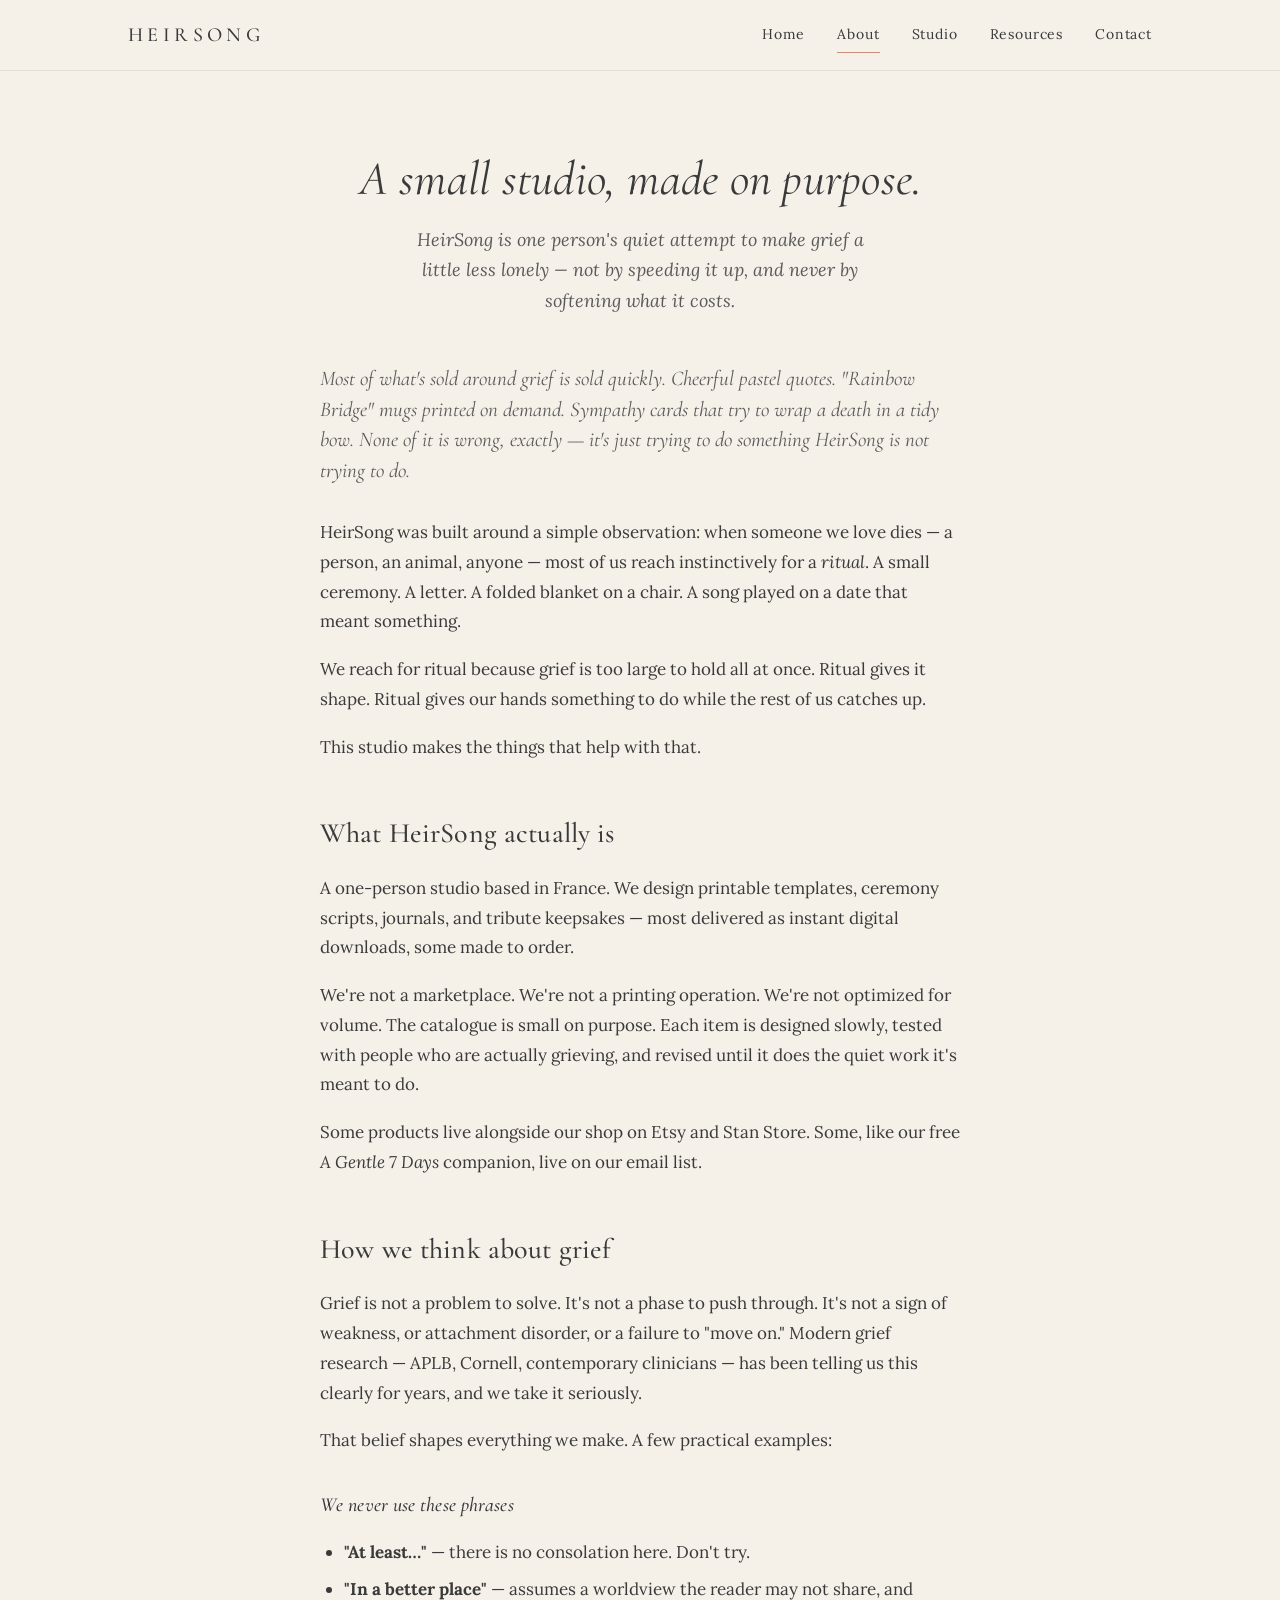
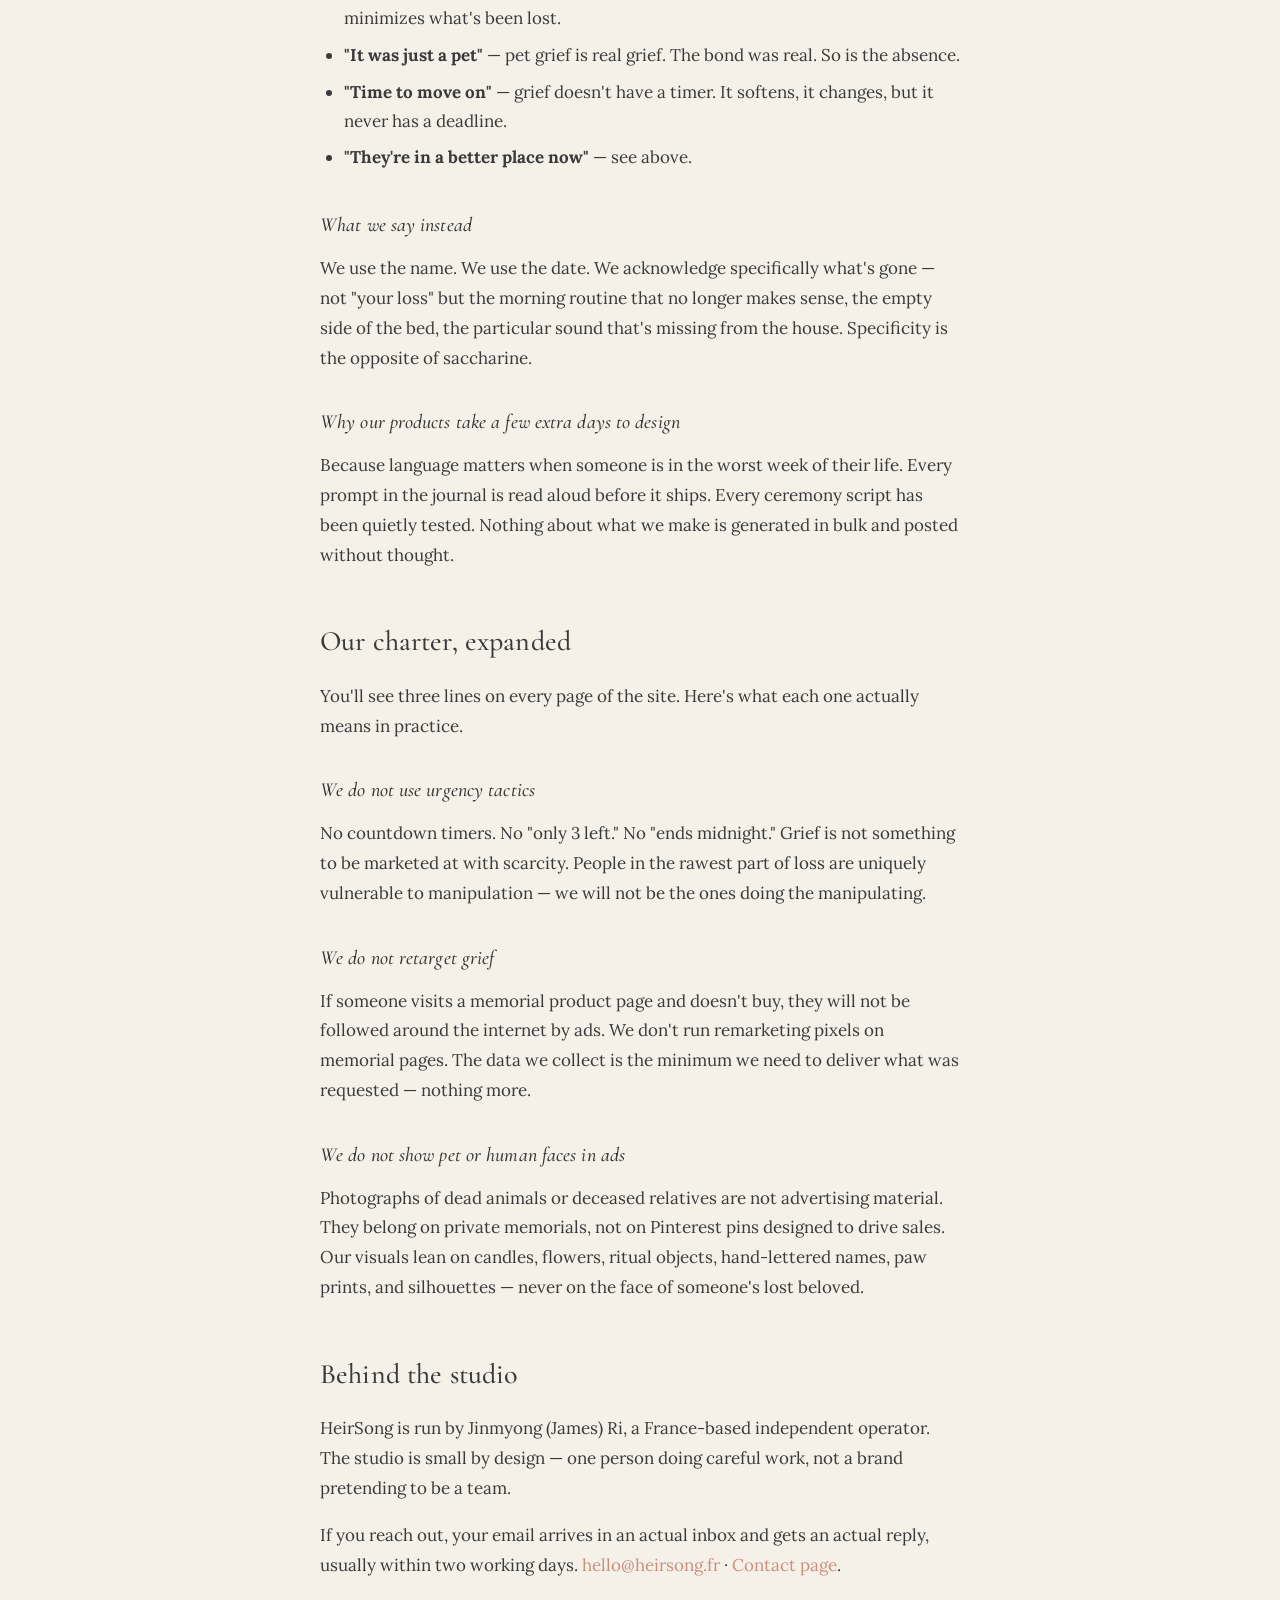
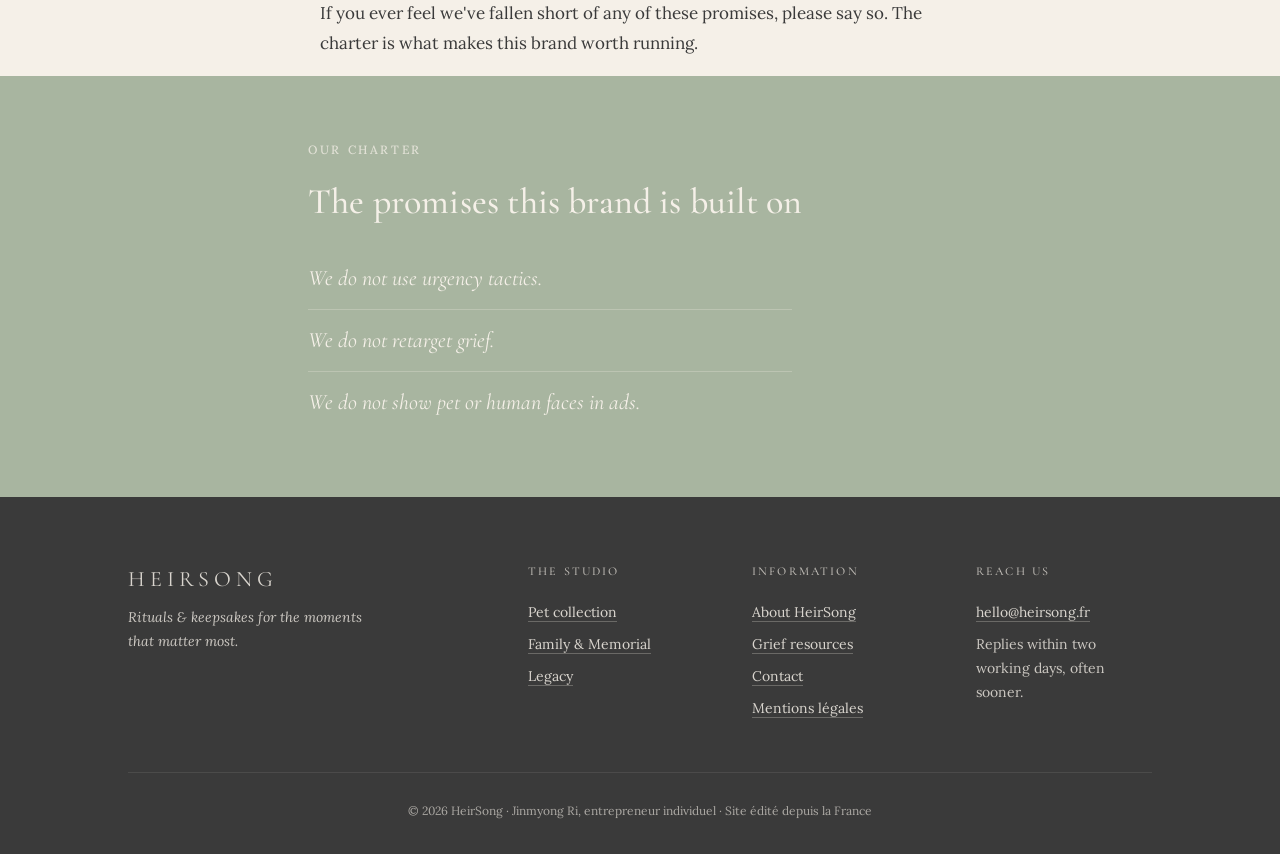
==== about.html @ 078f68e7 "Add files via upload" ====
<!DOCTYPE html>
<html lang="en">
<head>
  <meta charset="UTF-8" />
  <meta name="viewport" content="width=device-width, initial-scale=1.0" />
  <title>About — HeirSong</title>
  <meta name="description" content="HeirSong is a small independent studio making trauma-informed keepsakes and rituals for the moments that matter most. Read why we do this, and how." />

  <link rel="preconnect" href="https://fonts.googleapis.com" />
  <link rel="preconnect" href="https://fonts.gstatic.com" crossorigin />
  <link href="https://fonts.googleapis.com/css2?family=Cormorant+Garamond:ital,wght@0,400;0,500;0,600;1,400&family=Lora:ital,wght@0,400;0,500;1,400&display=swap" rel="stylesheet" />

  <link rel="stylesheet" href="/styles.css" />
</head>

<body>

  <header class="site-header">
    <div class="container-wide">
      <a href="/" class="wordmark">HeirSong</a>
      <button class="menu-toggle" id="menu-toggle" aria-label="Open menu">
        <svg width="24" height="24" viewBox="0 0 24 24" fill="none" stroke="currentColor" stroke-width="1.5">
          <line x1="3" y1="7" x2="21" y2="7" />
          <line x1="3" y1="12" x2="21" y2="12" />
          <line x1="3" y1="17" x2="21" y2="17" />
        </svg>
      </button>
      <nav class="site-nav" id="site-nav">
        <a href="/">Home</a>
        <a href="/about" class="active">About</a>
        <a href="/studio">Studio</a>
        <a href="/resources">Resources</a>
        <a href="/contact">Contact</a>
      </nav>
    </div>
  </header>

  <main>
    <div class="container">
      <section class="page-intro">
        <h1>A small studio, made on purpose.</h1>
        <p>HeirSong is one person's quiet attempt to make grief a little less lonely — not by speeding it up, and never by softening what it costs.</p>
      </section>
    </div>

    <div class="container">
      <article class="article-body">

        <p class="lede">Most of what's sold around grief is sold quickly. Cheerful pastel quotes. "Rainbow Bridge" mugs printed on demand. Sympathy cards that try to wrap a death in a tidy bow. None of it is wrong, exactly — it's just trying to do something HeirSong is not trying to do.</p>

        <p>HeirSong was built around a simple observation: when someone we love dies — a person, an animal, anyone — most of us reach instinctively for a <em>ritual</em>. A small ceremony. A letter. A folded blanket on a chair. A song played on a date that meant something.</p>

        <p>We reach for ritual because grief is too large to hold all at once. Ritual gives it shape. Ritual gives our hands something to do while the rest of us catches up.</p>

        <p>This studio makes the things that help with that.</p>

        <h2>What HeirSong actually is</h2>

        <p>A one-person studio based in France. We design printable templates, ceremony scripts, journals, and tribute keepsakes — most delivered as instant digital downloads, some made to order.</p>

        <p>We're not a marketplace. We're not a printing operation. We're not optimized for volume. The catalogue is small on purpose. Each item is designed slowly, tested with people who are actually grieving, and revised until it does the quiet work it's meant to do.</p>

        <p>Some products live alongside our shop on Etsy and Stan Store. Some, like our free <em>A Gentle 7 Days</em> companion, live on our email list.</p>

        <h2>How we think about grief</h2>

        <p>Grief is not a problem to solve. It's not a phase to push through. It's not a sign of weakness, or attachment disorder, or a failure to "move on." Modern grief research — APLB, Cornell, contemporary clinicians — has been telling us this clearly for years, and we take it seriously.</p>

        <p>That belief shapes everything we make. A few practical examples:</p>

        <h3>We never use these phrases</h3>

        <ul>
          <li><strong>"At least…"</strong> — there is no consolation here. Don't try.</li>
          <li><strong>"In a better place"</strong> — assumes a worldview the reader may not share, and minimizes what's been lost.</li>
          <li><strong>"It was just a pet"</strong> — pet grief is real grief. The bond was real. So is the absence.</li>
          <li><strong>"Time to move on"</strong> — grief doesn't have a timer. It softens, it changes, but it never has a deadline.</li>
          <li><strong>"They're in a better place now"</strong> — see above.</li>
        </ul>

        <h3>What we say instead</h3>

        <p>We use the name. We use the date. We acknowledge specifically what's gone — not "your loss" but the morning routine that no longer makes sense, the empty side of the bed, the particular sound that's missing from the house. Specificity is the opposite of saccharine.</p>

        <h3>Why our products take a few extra days to design</h3>

        <p>Because language matters when someone is in the worst week of their life. Every prompt in the journal is read aloud before it ships. Every ceremony script has been quietly tested. Nothing about what we make is generated in bulk and posted without thought.</p>

        <h2>Our charter, expanded</h2>

        <p>You'll see three lines on every page of the site. Here's what each one actually means in practice.</p>

        <h3>We do not use urgency tactics</h3>

        <p>No countdown timers. No "only 3 left." No "ends midnight." Grief is not something to be marketed at with scarcity. People in the rawest part of loss are uniquely vulnerable to manipulation — we will not be the ones doing the manipulating.</p>

        <h3>We do not retarget grief</h3>

        <p>If someone visits a memorial product page and doesn't buy, they will not be followed around the internet by ads. We don't run remarketing pixels on memorial pages. The data we collect is the minimum we need to deliver what was requested — nothing more.</p>

        <h3>We do not show pet or human faces in ads</h3>

        <p>Photographs of dead animals or deceased relatives are not advertising material. They belong on private memorials, not on Pinterest pins designed to drive sales. Our visuals lean on candles, flowers, ritual objects, hand-lettered names, paw prints, and silhouettes — never on the face of someone's lost beloved.</p>

        <h2>Behind the studio</h2>

        <p>HeirSong is run by Jinmyong (James) Ri, a France-based independent operator. The studio is small by design — one person doing careful work, not a brand pretending to be a team.</p>

        <p>If you reach out, your email arrives in an actual inbox and gets an actual reply, usually within two working days. <a href="mailto:hello@heirsong.fr">hello@heirsong.fr</a> · <a href="/contact">Contact page</a>.</p>

        <p>If you ever feel we've fallen short of any of these promises, please say so. The charter is what makes this brand worth running.</p>

      </article>
    </div>
  </main>

  <section class="charter">
    <div class="container">
      <div class="eyebrow">Our charter</div>
      <h2>The promises this brand is built on</h2>
      <ul>
        <li>We do not use urgency tactics.</li>
        <li>We do not retarget grief.</li>
        <li>We do not show pet or human faces in ads.</li>
      </ul>
    </div>
  </section>

  <footer class="site-footer">
    <div class="container-wide">
      <div class="footer-grid">
        <div class="footer-brand">
          <a href="/" class="wordmark">HeirSong</a>
          <p>Rituals &amp; keepsakes for the moments that matter most.</p>
        </div>
        <div>
          <h4>The studio</h4>
          <ul>
            <li><a href="/studio/pet">Pet collection</a></li>
            <li><a href="/studio/family">Family &amp; Memorial</a></li>
            <li><a href="/studio/legacy">Legacy</a></li>
          </ul>
        </div>
        <div>
          <h4>Information</h4>
          <ul>
            <li><a href="/about">About HeirSong</a></li>
            <li><a href="/resources">Grief resources</a></li>
            <li><a href="/contact">Contact</a></li>
            <li><a href="/legal">Mentions légales</a></li>
          </ul>
        </div>
        <div>
          <h4>Reach us</h4>
          <ul>
            <li><a href="mailto:hello@heirsong.fr">hello@heirsong.fr</a></li>
            <li>Replies within two working days, often sooner.</li>
          </ul>
        </div>
      </div>
      <div class="footer-bottom">
        © 2026 HeirSong · Jinmyong Ri, entrepreneur individuel · Site édité depuis la France
      </div>
    </div>
  </footer>

  <script>
    (function() {
      const toggle = document.getElementById('menu-toggle');
      const nav = document.getElementById('site-nav');
      if (toggle && nav) {
        toggle.addEventListener('click', function() {
          nav.classList.toggle('open');
        });
      }
    })();
  </script>

</body>
</html>
---- styles.css ----
/* ============================================
   HeirSong — Shared stylesheet
   Loaded by every page. Single source of truth.
   ============================================ */

:root {
  --sage: #A8B5A0;
  --sage-deep: #8FA188;
  --terracotta: #C9907E;
  --terracotta-deep: #B07964;
  --cream: #F5F0E8;
  --cream-soft: #FBF8F2;
  --charcoal: #3A3A3A;
  --charcoal-soft: #5A5A5A;
  --rule: #E4DDD0;
}

* { box-sizing: border-box; margin: 0; padding: 0; }

html { scroll-behavior: smooth; }

body {
  font-family: 'Lora', Georgia, serif;
  font-weight: 400;
  font-size: 17px;
  line-height: 1.7;
  color: var(--charcoal);
  background: var(--cream);
  -webkit-font-smoothing: antialiased;
  -moz-osx-font-smoothing: grayscale;
}

h1, h2, h3, h4 {
  font-family: 'Cormorant Garamond', 'Garamond', serif;
  font-weight: 500;
  letter-spacing: 0.005em;
  color: var(--charcoal);
}

a {
  color: var(--terracotta);
  text-decoration: none;
  border-bottom: 1px solid transparent;
  transition: border-color 200ms ease, color 200ms ease;
}
a:hover { border-color: var(--terracotta); }

.container {
  max-width: 720px;
  margin: 0 auto;
  padding: 0 28px;
}
.container-wide {
  max-width: 1080px;
  margin: 0 auto;
  padding: 0 28px;
}

/* ============================================
   Header — sticky top nav
   ============================================ */

.site-header {
  position: sticky;
  top: 0;
  z-index: 100;
  background: rgba(245, 240, 232, 0.95);
  backdrop-filter: saturate(180%) blur(8px);
  -webkit-backdrop-filter: saturate(180%) blur(8px);
  border-bottom: 1px solid var(--rule);
}
.site-header .container-wide {
  display: flex;
  align-items: center;
  justify-content: space-between;
  padding-top: 18px;
  padding-bottom: 18px;
}
.site-header .wordmark {
  font-family: 'Cormorant Garamond', serif;
  font-weight: 500;
  font-size: 20px;
  letter-spacing: 0.22em;
  text-transform: uppercase;
  color: var(--charcoal);
  border: none;
}
.site-header .wordmark:hover { color: var(--terracotta); }
.site-nav {
  display: flex;
  gap: 32px;
  align-items: center;
}
.site-nav a {
  font-family: 'Lora', serif;
  font-size: 14px;
  letter-spacing: 0.06em;
  color: var(--charcoal);
  border: none;
  position: relative;
  padding: 4px 0;
}
.site-nav a:hover { color: var(--terracotta); }
.site-nav a.active::after {
  content: '';
  position: absolute;
  left: 0;
  right: 0;
  bottom: -2px;
  height: 1px;
  background: var(--terracotta);
}
.menu-toggle {
  display: none;
  background: none;
  border: none;
  cursor: pointer;
  padding: 8px;
  color: var(--charcoal);
}
.menu-toggle svg { display: block; }

@media (max-width: 720px) {
  .site-nav {
    display: none;
    position: absolute;
    top: 100%;
    left: 0;
    right: 0;
    flex-direction: column;
    gap: 0;
    background: var(--cream-soft);
    border-bottom: 1px solid var(--rule);
    padding: 12px 0;
  }
  .site-nav.open { display: flex; }
  .site-nav a {
    padding: 14px 28px;
    border-bottom: 1px solid var(--rule);
  }
  .site-nav a:last-child { border-bottom: none; }
  .menu-toggle { display: block; }
}

/* ============================================
   Hero
   ============================================ */

.hero {
  padding: 88px 0 56px;
  text-align: center;
}
.hero h1 {
  font-size: clamp(34px, 6vw, 52px);
  line-height: 1.18;
  font-style: italic;
  font-weight: 400;
  max-width: 18ch;
  margin: 0 auto 28px;
}
.hero .tagline {
  font-family: 'Lora', serif;
  font-style: italic;
  color: var(--charcoal-soft);
  font-size: 19px;
  max-width: 36ch;
  margin: 0 auto;
}
.horizon-cue {
  display: flex;
  justify-content: center;
  gap: 28px;
  margin-top: 48px;
  font-family: 'Lora', serif;
  font-size: 12px;
  letter-spacing: 0.22em;
  text-transform: uppercase;
  color: var(--sage-deep);
}
.horizon-cue span:not(:last-child)::after {
  content: '·';
  margin-left: 28px;
  color: var(--rule);
}

/* ============================================
   Sections
   ============================================ */

section {
  padding: 64px 0;
  border-top: 1px solid var(--rule);
}
section:first-of-type { border-top: none; }

.eyebrow {
  font-family: 'Lora', serif;
  font-size: 12px;
  letter-spacing: 0.22em;
  text-transform: uppercase;
  color: var(--sage);
  margin-bottom: 18px;
  font-weight: 500;
}
section h2 {
  font-size: clamp(28px, 4vw, 36px);
  font-weight: 500;
  margin-bottom: 24px;
  line-height: 1.25;
}
section p {
  max-width: 60ch;
  margin-bottom: 18px;
  color: var(--charcoal-soft);
}
section p:last-child { margin-bottom: 0; }

/* ============================================
   Collection cards (Studio teaser on home)
   ============================================ */

.collection-grid {
  display: grid;
  grid-template-columns: repeat(3, 1fr);
  gap: 24px;
  margin-top: 36px;
}
@media (max-width: 720px) {
  .collection-grid { grid-template-columns: 1fr; }
}
.collection-card {
  display: block;
  padding: 32px 28px;
  background: var(--cream-soft);
  border-left: 2px solid var(--sage);
  border-bottom: 1px solid transparent;
  transition: border-left-color 200ms ease, transform 200ms ease;
  color: inherit;
}
.collection-card:hover {
  border-left-color: var(--terracotta);
  border-bottom-color: transparent;
  transform: translateY(-2px);
}
.collection-card .card-status {
  font-family: 'Lora', serif;
  font-size: 11px;
  letter-spacing: 0.18em;
  text-transform: uppercase;
  color: var(--sage-deep);
  margin-bottom: 12px;
}
.collection-card .card-status.coming {
  color: var(--terracotta-deep);
}
.collection-card .card-status.dev {
  color: var(--charcoal-soft);
}
.collection-card h3 {
  font-size: 24px;
  font-weight: 500;
  margin-bottom: 10px;
  font-style: italic;
}
.collection-card p {
  font-size: 15px;
  margin: 0;
  color: var(--charcoal-soft);
  max-width: none;
}
.collection-card .card-arrow {
  margin-top: 18px;
  font-size: 13px;
  color: var(--terracotta);
  letter-spacing: 0.06em;
}

/* ============================================
   CTA + signup form
   ============================================ */

.cta-block {
  background: var(--cream-soft);
  padding: 56px 32px;
  text-align: center;
  margin-top: 40px;
  border: 1px solid var(--rule);
}
.cta-block h3 {
  font-size: 30px;
  font-style: italic;
  font-weight: 400;
  margin-bottom: 14px;
}
.cta-block > p {
  max-width: 44ch;
  margin: 0 auto 28px;
  color: var(--charcoal-soft);
}

.button {
  display: inline-block;
  font-family: 'Lora', serif;
  font-size: 15px;
  letter-spacing: 0.08em;
  text-transform: uppercase;
  padding: 14px 32px;
  background: var(--charcoal);
  color: var(--cream);
  border: 1px solid var(--charcoal);
  cursor: pointer;
  transition: background 200ms ease, color 200ms ease, border-color 200ms ease;
  text-align: center;
}
.button:hover {
  background: var(--terracotta);
  color: var(--cream);
  border-color: var(--terracotta);
  border-bottom-color: var(--terracotta);
}
.button.button-quiet {
  background: transparent;
  color: var(--charcoal);
}
.button.button-quiet:hover {
  background: var(--charcoal);
  color: var(--cream);
}

.signup-form {
  max-width: 460px;
  margin: 0 auto;
  text-align: left;
}
.signup-form .form-row {
  display: flex;
  flex-direction: column;
  gap: 14px;
}
.signup-form input[type="email"],
.signup-form input[type="text"],
.signup-form input[type="month"] {
  font-family: 'Lora', serif;
  font-size: 16px;
  padding: 14px 16px;
  background: var(--cream);
  border: 1px solid var(--rule);
  color: var(--charcoal);
  width: 100%;
}
.signup-form input:focus {
  outline: none;
  border-color: var(--sage);
}
.signup-form .field-row {
  display: grid;
  grid-template-columns: 1fr 1fr;
  gap: 12px;
}
@media (max-width: 480px) {
  .signup-form .field-row { grid-template-columns: 1fr; }
}
.signup-form .optional-label {
  font-size: 11px;
  letter-spacing: 0.14em;
  text-transform: uppercase;
  color: var(--charcoal-soft);
  margin-top: 8px;
  margin-bottom: 2px;
  text-align: center;
  font-style: italic;
}

/* GDPR consent checkbox */
.consent-row {
  display: flex;
  align-items: flex-start;
  gap: 12px;
  margin-top: 10px;
  padding: 14px 16px;
  background: var(--cream);
  border: 1px solid var(--rule);
  cursor: pointer;
}
.consent-row input[type="checkbox"] {
  margin-top: 4px;
  flex-shrink: 0;
  width: 16px;
  height: 16px;
  accent-color: var(--sage-deep);
  cursor: pointer;
}
.consent-row label {
  font-size: 13px;
  line-height: 1.5;
  color: var(--charcoal-soft);
  cursor: pointer;
  flex: 1;
}

.signup-form button[type="submit"] {
  font-family: 'Lora', serif;
  font-size: 15px;
  letter-spacing: 0.08em;
  text-transform: uppercase;
  padding: 14px 32px;
  background: var(--charcoal);
  color: var(--cream);
  border: 1px solid var(--charcoal);
  cursor: pointer;
  transition: background 200ms ease, border-color 200ms ease;
  width: 100%;
  margin-top: 4px;
}
.signup-form button:hover:not(:disabled) {
  background: var(--terracotta);
  border-color: var(--terracotta);
}
.signup-form button:disabled {
  opacity: 0.5;
  cursor: not-allowed;
}
.form-message {
  margin-top: 18px;
  padding: 14px 18px;
  font-size: 14px;
  text-align: center;
  display: none;
}
.form-message.success {
  background: var(--sage);
  color: var(--cream);
  display: block;
}
.form-message.error {
  background: var(--terracotta);
  color: var(--cream);
  display: block;
}

/* ============================================
   Ethics Charter band — repeats across pages
   ============================================ */

.charter {
  background: var(--sage);
  color: var(--cream);
  padding: 64px 0;
  margin: 0;
  border: none;
}
.charter .eyebrow { color: var(--cream); opacity: 0.75; }
.charter h2 { color: var(--cream); }
.charter ul {
  list-style: none;
  max-width: 44ch;
  margin: 24px 0 0 0;
}
.charter li {
  font-family: 'Cormorant Garamond', serif;
  font-style: italic;
  font-size: 22px;
  line-height: 1.5;
  padding: 14px 0;
  border-bottom: 1px solid rgba(245, 240, 232, 0.25);
  color: var(--cream);
}
.charter li:last-child { border-bottom: none; }

/* ============================================
   Resources teaser block
   ============================================ */

.resources-teaser {
  background: var(--cream-soft);
  padding: 56px 32px;
  margin-top: 40px;
  border-left: 2px solid var(--sage);
}
.resources-teaser h3 {
  font-size: 26px;
  font-weight: 500;
  font-style: italic;
  margin-bottom: 12px;
}
.resources-teaser p {
  font-size: 15px;
  margin-bottom: 16px;
}

/* ============================================
   Article-style content (used on resource articles, about page)
   ============================================ */

.article-body {
  max-width: 640px;
  margin: 0 auto;
}
.article-body h2 {
  font-size: 28px;
  margin-top: 48px;
  margin-bottom: 16px;
}
.article-body h2:first-child { margin-top: 0; }
.article-body h3 {
  font-size: 20px;
  font-weight: 500;
  margin-top: 32px;
  margin-bottom: 12px;
  font-style: italic;
}
.article-body p {
  margin-bottom: 18px;
  color: var(--charcoal);
  font-size: 17px;
  line-height: 1.75;
  max-width: none;
}
.article-body p.lede {
  font-size: 21px;
  font-style: italic;
  color: var(--charcoal-soft);
  font-family: 'Cormorant Garamond', serif;
  line-height: 1.45;
  margin-bottom: 32px;
}
.article-body ul, .article-body ol {
  margin: 0 0 24px 24px;
  color: var(--charcoal);
}
.article-body li {
  padding: 4px 0;
  line-height: 1.7;
}
.article-body blockquote {
  border-left: 3px solid var(--sage);
  padding: 4px 0 4px 24px;
  margin: 28px 0;
  font-style: italic;
  font-family: 'Cormorant Garamond', serif;
  font-size: 22px;
  color: var(--charcoal-soft);
  line-height: 1.5;
}

/* Page intro (used on About, Studio, Resources, Contact) */
.page-intro {
  padding: 80px 0 48px;
  text-align: center;
  border-top: none;
}
.page-intro h1 {
  font-size: clamp(36px, 5vw, 48px);
  font-style: italic;
  font-weight: 400;
  margin-bottom: 16px;
  line-height: 1.2;
}
.page-intro p {
  max-width: 44ch;
  margin: 0 auto;
  font-style: italic;
  color: var(--charcoal-soft);
  font-size: 18px;
}

/* ============================================
   Studio item rows (used on /studio/* pages)
   ============================================ */

.studio-item {
  padding: 32px 0;
  border-bottom: 1px solid var(--rule);
  display: grid;
  grid-template-columns: 1fr auto;
  gap: 24px;
  align-items: start;
}
@media (max-width: 600px) {
  .studio-item { grid-template-columns: 1fr; }
}
.studio-item:first-child { padding-top: 16px; }
.studio-item:last-child { border-bottom: none; }
.studio-item .item-status {
  font-family: 'Lora', serif;
  font-size: 11px;
  letter-spacing: 0.18em;
  text-transform: uppercase;
  margin-bottom: 8px;
}
.studio-item .item-status.available { color: var(--sage-deep); }
.studio-item .item-status.coming { color: var(--terracotta-deep); }
.studio-item .item-status.dev { color: var(--charcoal-soft); }
.studio-item h3 {
  font-size: 24px;
  font-weight: 500;
  font-style: italic;
  margin-bottom: 8px;
}
.studio-item p {
  font-size: 15px;
  color: var(--charcoal-soft);
  margin: 0;
  max-width: 50ch;
}
.studio-item .item-cta {
  font-family: 'Lora', serif;
  font-size: 13px;
  letter-spacing: 0.06em;
  padding: 10px 20px;
  background: transparent;
  border: 1px solid var(--charcoal);
  color: var(--charcoal);
  cursor: pointer;
  white-space: nowrap;
  transition: background 200ms ease, color 200ms ease;
}
.studio-item .item-cta:hover {
  background: var(--charcoal);
  color: var(--cream);
}
.studio-item .item-cta.dev-cta {
  border: none;
  cursor: default;
  color: var(--charcoal-soft);
  font-style: italic;
  padding: 10px 0;
}
.studio-item .item-cta.dev-cta:hover {
  background: transparent;
  color: var(--charcoal-soft);
}

/* ============================================
   Footer
   ============================================ */

.site-footer {
  background: var(--charcoal);
  color: var(--cream);
  padding: 64px 0 32px;
  font-size: 14px;
  line-height: 1.7;
  margin-top: 0;
}
.site-footer .container-wide { padding: 0 28px; }
.site-footer h4 {
  color: var(--cream);
  font-size: 12px;
  letter-spacing: 0.18em;
  text-transform: uppercase;
  font-weight: 500;
  margin-bottom: 16px;
  opacity: 0.7;
}
.footer-grid {
  display: grid;
  grid-template-columns: 2fr 1fr 1fr 1fr;
  gap: 48px;
  margin-bottom: 48px;
}
@media (max-width: 720px) {
  .footer-grid { grid-template-columns: 1fr 1fr; gap: 32px; }
}
@media (max-width: 480px) {
  .footer-grid { grid-template-columns: 1fr; gap: 32px; }
}
.site-footer p, .site-footer li {
  color: rgba(245, 240, 232, 0.78);
  font-size: 14px;
}
.site-footer ul { list-style: none; }
.site-footer li { padding: 4px 0; }
.site-footer a {
  color: var(--cream);
  opacity: 0.85;
  border-bottom-color: rgba(245, 240, 232, 0.3);
}
.site-footer a:hover {
  opacity: 1;
  border-bottom-color: var(--cream);
}
.site-footer .footer-brand .wordmark {
  font-family: 'Cormorant Garamond', serif;
  font-size: 22px;
  letter-spacing: 0.22em;
  text-transform: uppercase;
  color: var(--cream);
  margin-bottom: 8px;
  display: block;
  border: none;
}
.site-footer .footer-brand p {
  font-style: italic;
  max-width: 32ch;
}
.footer-bottom {
  padding-top: 28px;
  border-top: 1px solid rgba(245, 240, 232, 0.15);
  font-size: 12px;
  opacity: 0.6;
  text-align: center;
}

/* ============================================
   Subtle entrance animation
   ============================================ */

@media (prefers-reduced-motion: no-preference) {
  .hero h1, .hero .tagline, .hero .horizon-cue {
    opacity: 0;
    animation: fadeUp 900ms ease 200ms forwards;
  }
  .hero .tagline { animation-delay: 500ms; }
  .hero .horizon-cue { animation-delay: 800ms; }
}
@keyframes fadeUp {
  from { opacity: 0; transform: translateY(8px); }
  to   { opacity: 1; transform: translateY(0); }
}
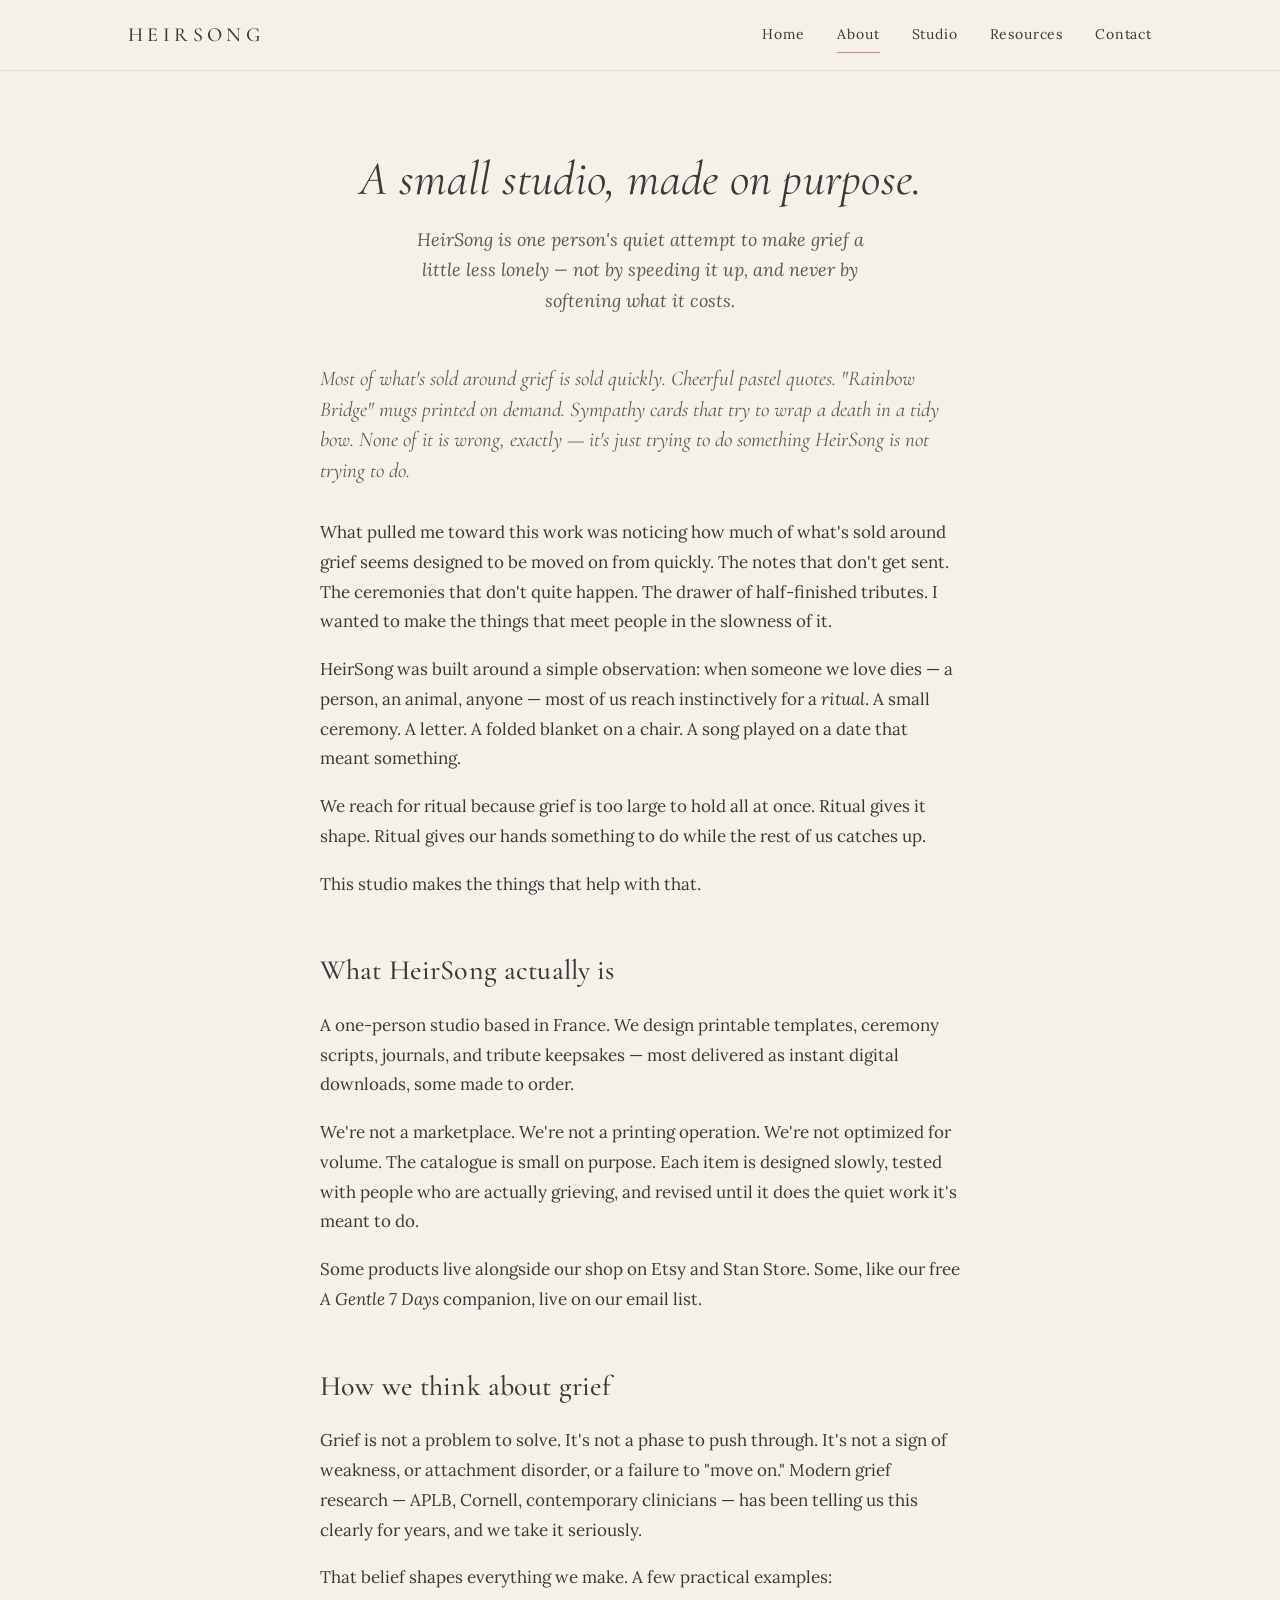
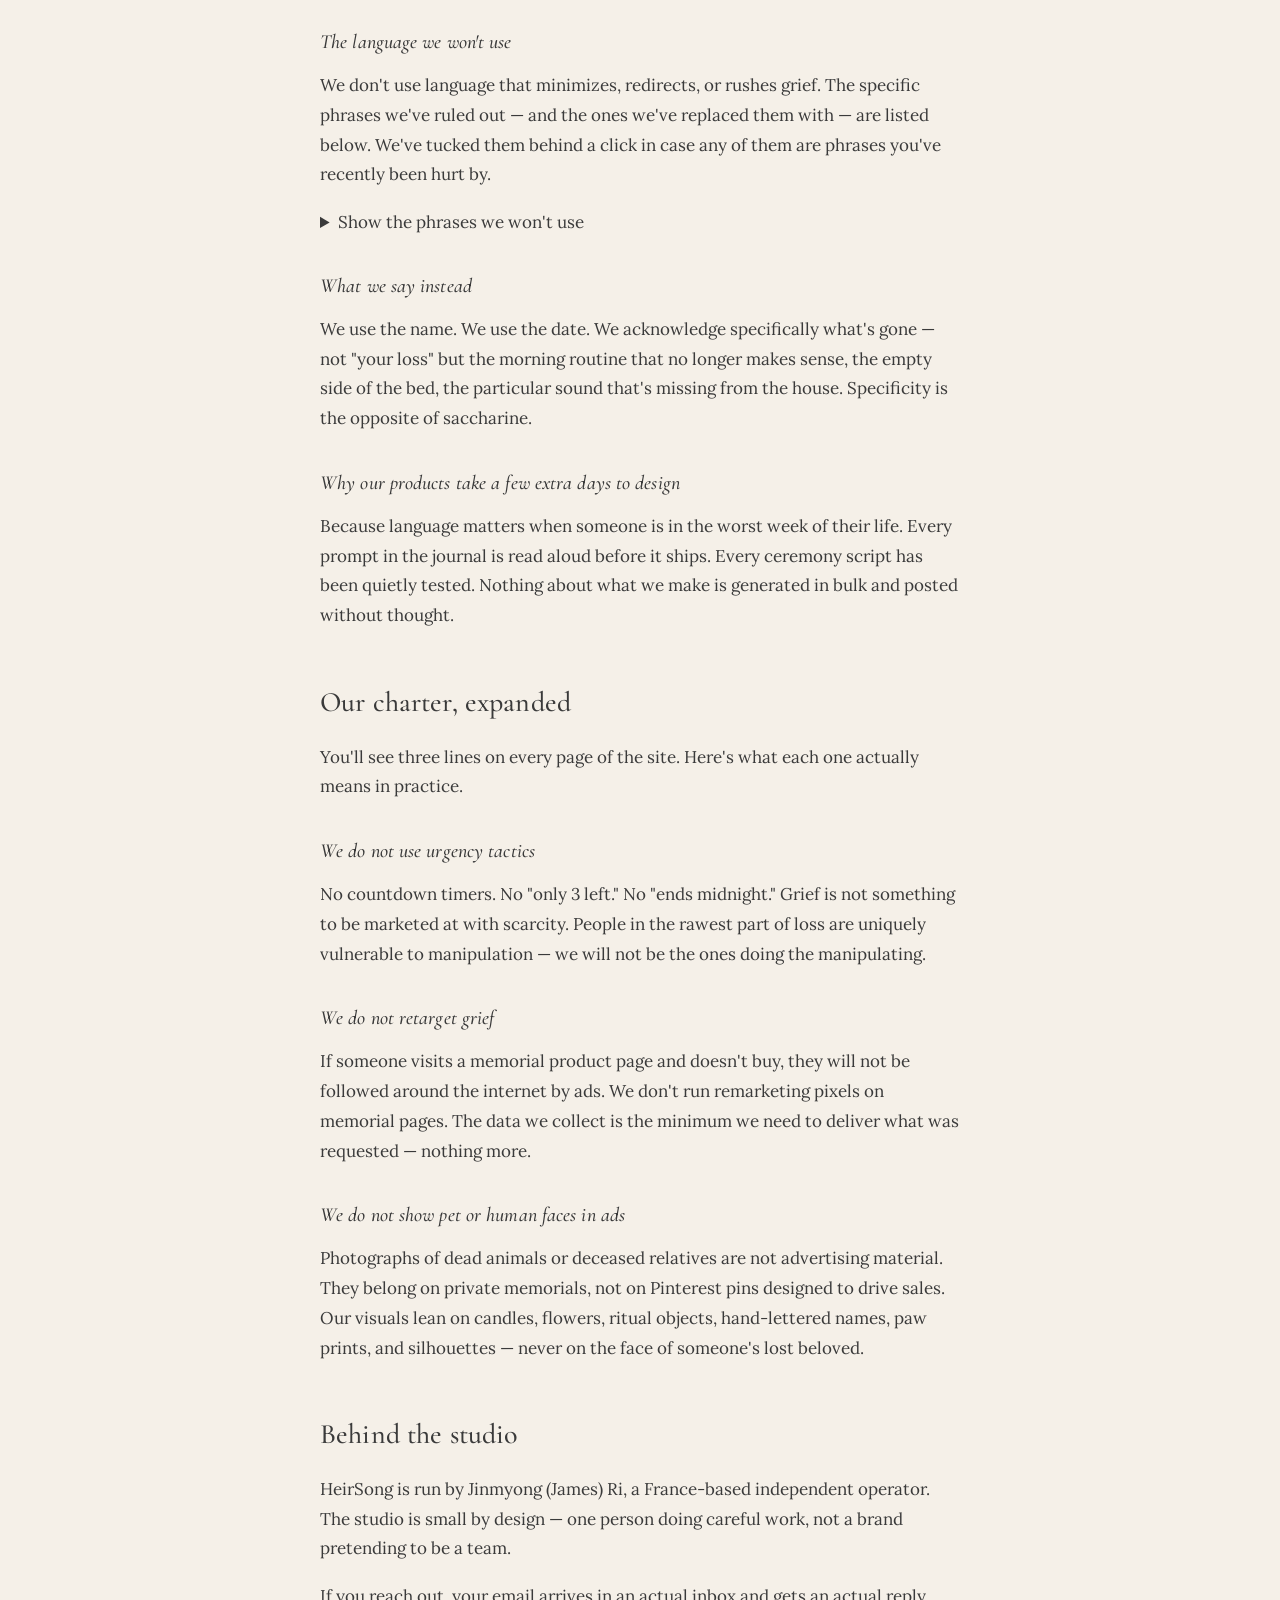
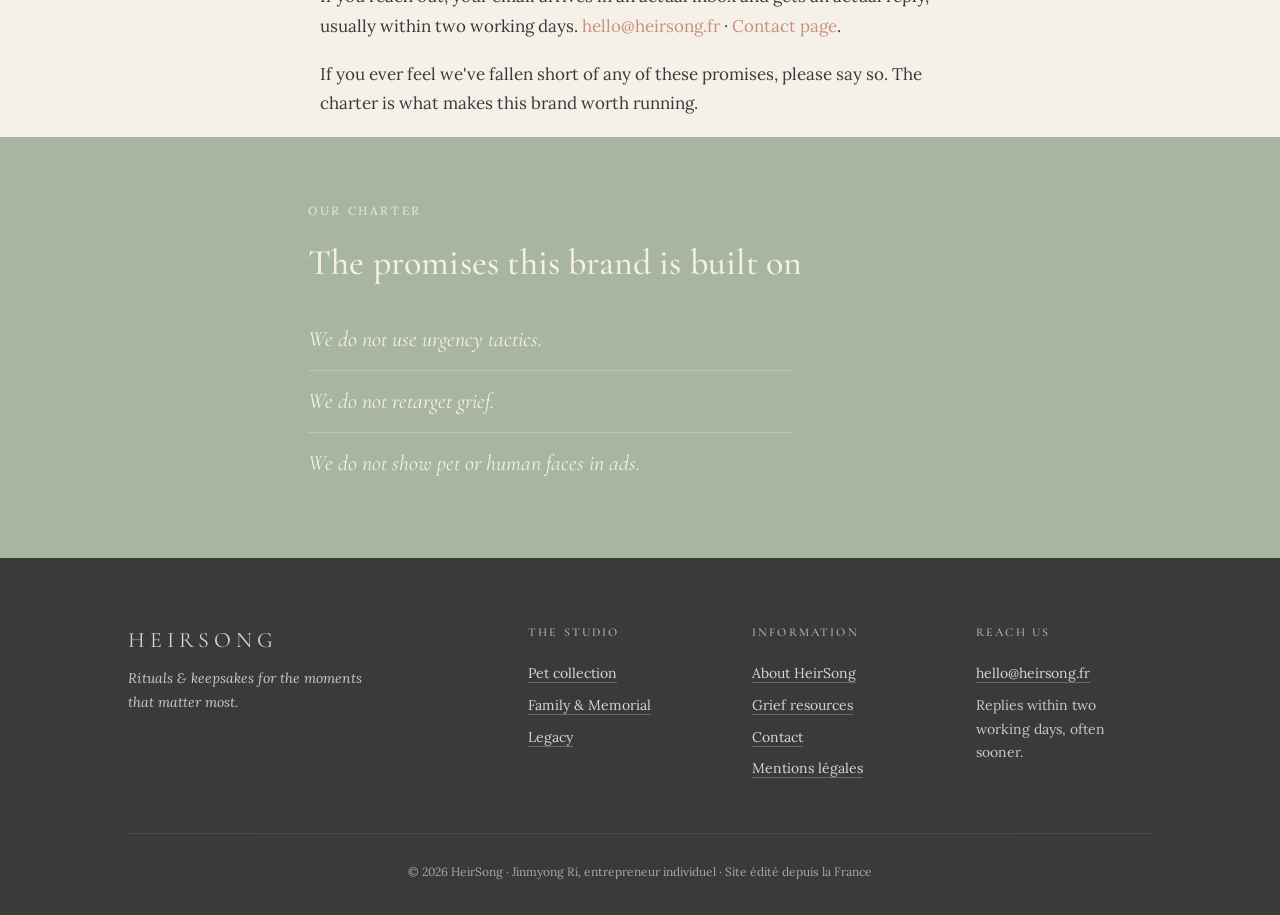
==== commit 547ab345: "Update about.html" ====
--- a/about.html
+++ b/about.html
@@ -48,6 +48,8 @@
 
         <p class="lede">Most of what's sold around grief is sold quickly. Cheerful pastel quotes. "Rainbow Bridge" mugs printed on demand. Sympathy cards that try to wrap a death in a tidy bow. None of it is wrong, exactly — it's just trying to do something HeirSong is not trying to do.</p>
 
+        <p>What pulled me toward this work was noticing how much of what's sold around grief seems designed to be moved on from quickly. The notes that don't get sent. The ceremonies that don't quite happen. The drawer of half-finished tributes. I wanted to make the things that meet people in the slowness of it.</p>
+
         <p>HeirSong was built around a simple observation: when someone we love dies — a person, an animal, anyone — most of us reach instinctively for a <em>ritual</em>. A small ceremony. A letter. A folded blanket on a chair. A song played on a date that meant something.</p>
 
         <p>We reach for ritual because grief is too large to hold all at once. Ritual gives it shape. Ritual gives our hands something to do while the rest of us catches up.</p>
@@ -68,15 +70,23 @@
 
         <p>That belief shapes everything we make. A few practical examples:</p>
 
-        <h3>We never use these phrases</h3>
+        <h3>The language we won't use</h3>
 
-        <ul>
-          <li><strong>"At least…"</strong> — there is no consolation here. Don't try.</li>
-          <li><strong>"In a better place"</strong> — assumes a worldview the reader may not share, and minimizes what's been lost.</li>
-          <li><strong>"It was just a pet"</strong> — pet grief is real grief. The bond was real. So is the absence.</li>
-          <li><strong>"Time to move on"</strong> — grief doesn't have a timer. It softens, it changes, but it never has a deadline.</li>
-          <li><strong>"They're in a better place now"</strong> — see above.</li>
-        </ul>
+        <p>We don't use language that minimizes, redirects, or rushes grief. The specific phrases we've ruled out — and the ones we've replaced them with — are listed below. We've tucked them behind a click in case any of them are phrases you've recently been hurt by.</p>
+
+        <details class="phrase-reveal">
+          <summary>Show the phrases we won't use</summary>
+          <div class="phrase-reveal-body">
+            <ul>
+              <li><strong>"At least…"</strong> — there is no consolation here. Don't try.</li>
+              <li><strong>"In a better place"</strong> — assumes a worldview the reader may not share, and minimizes what's been lost.</li>
+              <li><strong>"It was just a pet"</strong> — pet grief is real grief. The bond was real. So is the absence.</li>
+              <li><strong>"Time to move on"</strong> — grief doesn't have a timer. It softens, it changes, but it never has a deadline.</li>
+              <li><strong>"Loved one"</strong> — the clinical euphemism. We use the actual relationship: your dog, your father, your sister, your friend.</li>
+              <li><strong>"Passed"</strong> (without context) — vague where the moment deserves precision. We say <em>died</em> or <em>gone</em>.</li>
+            </ul>
+          </div>
+        </details>
 
         <h3>What we say instead</h3>
 
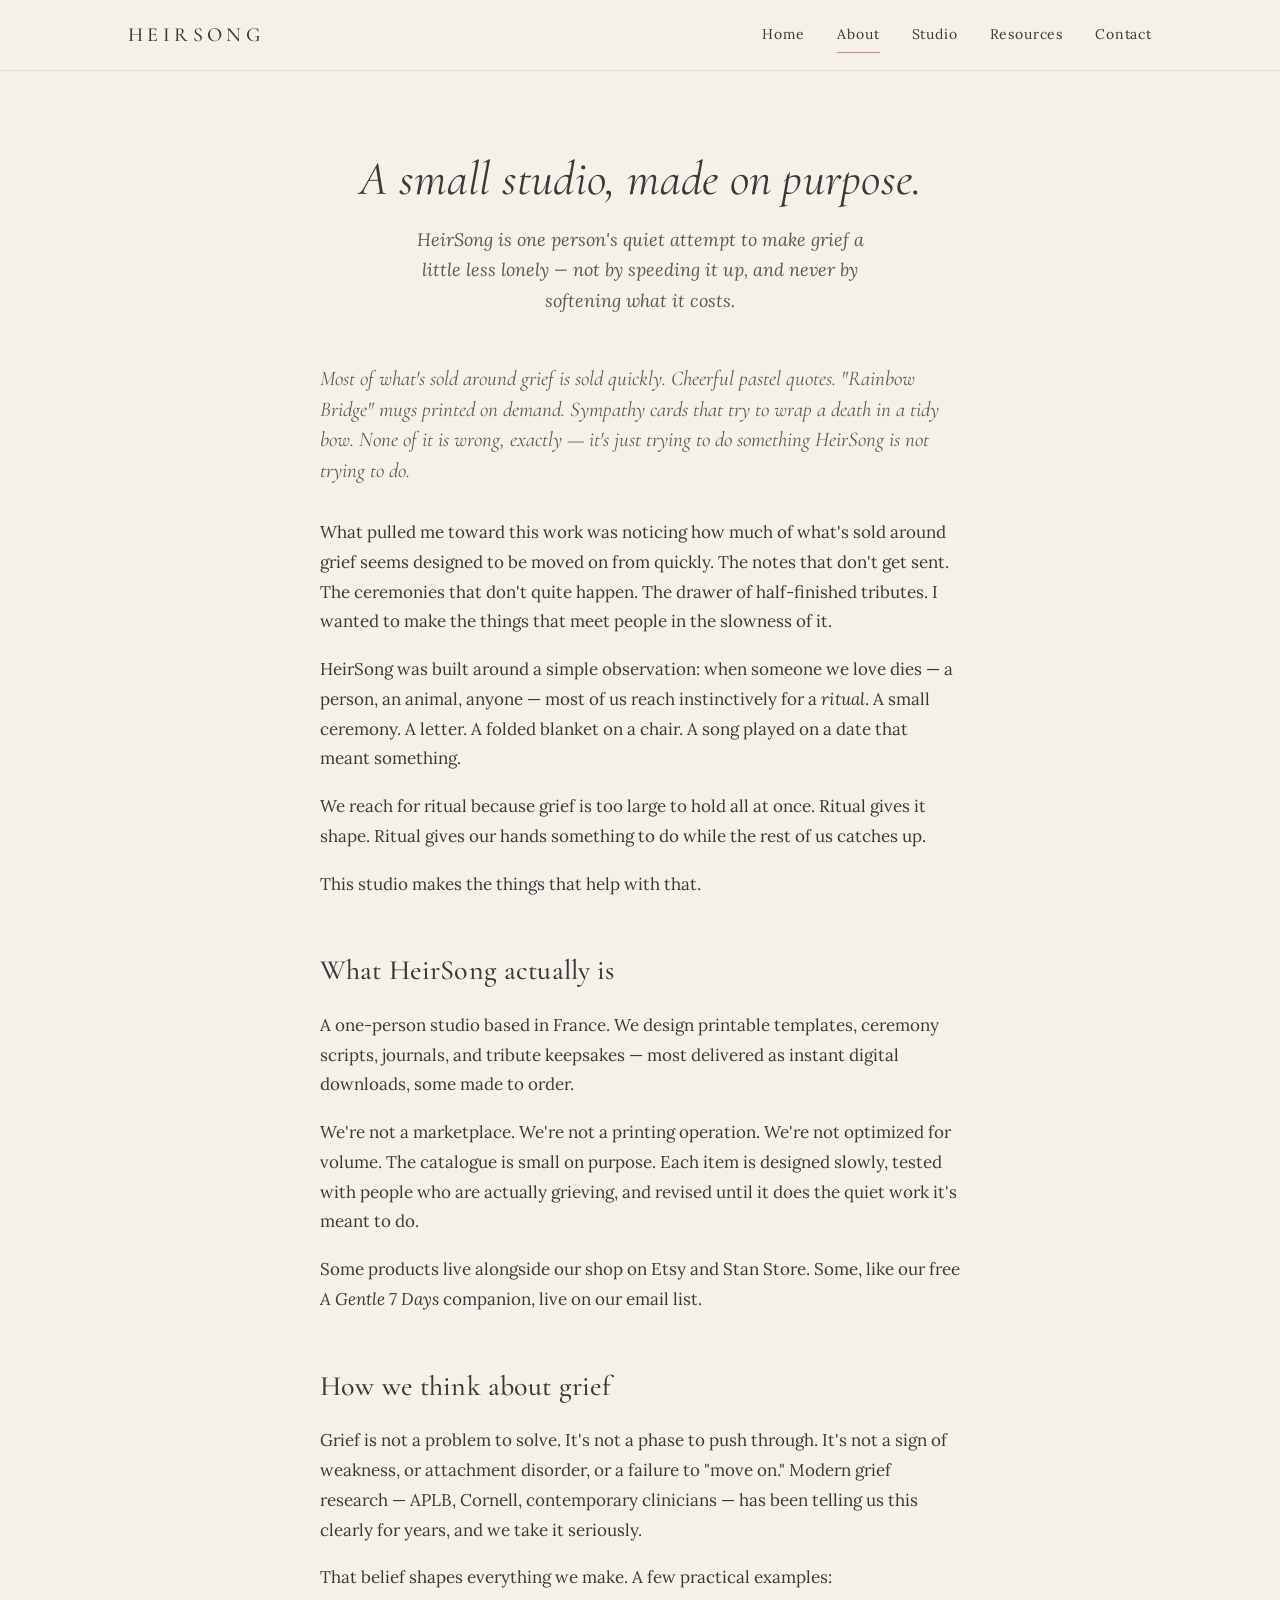
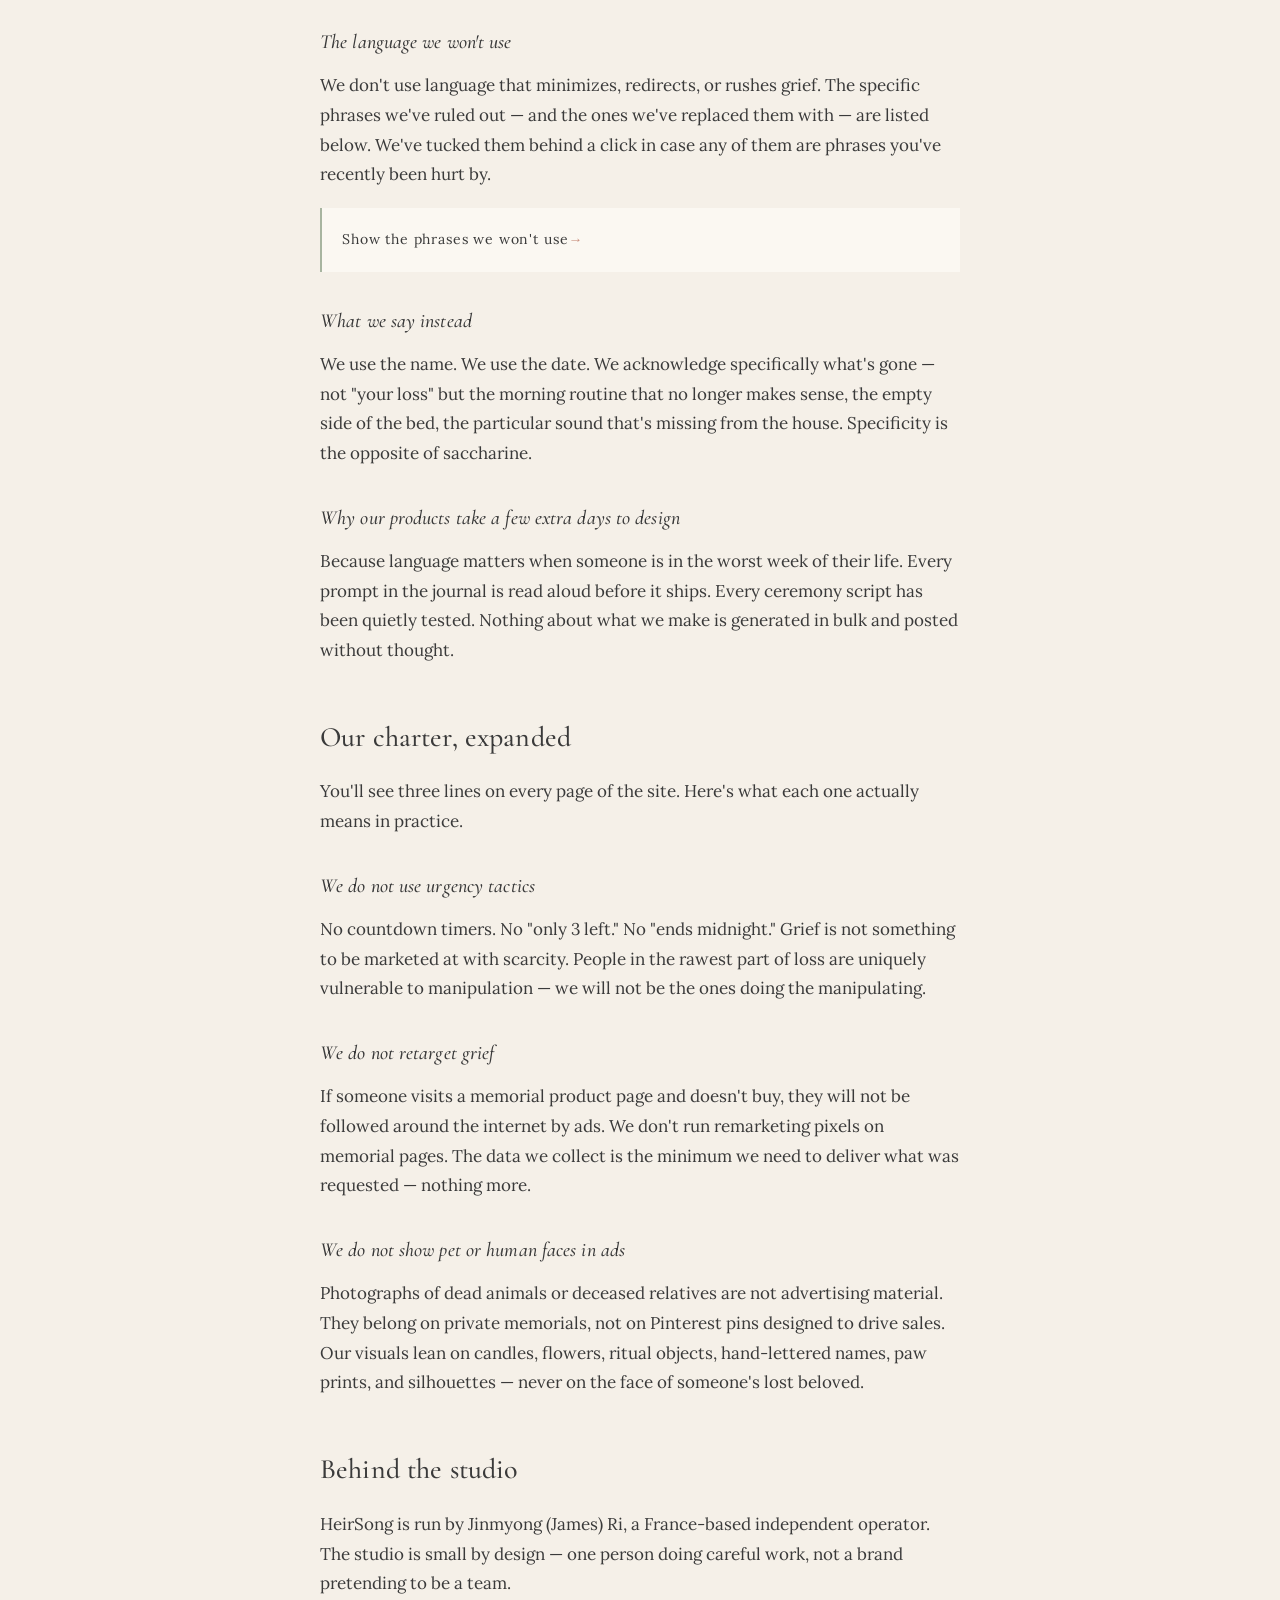
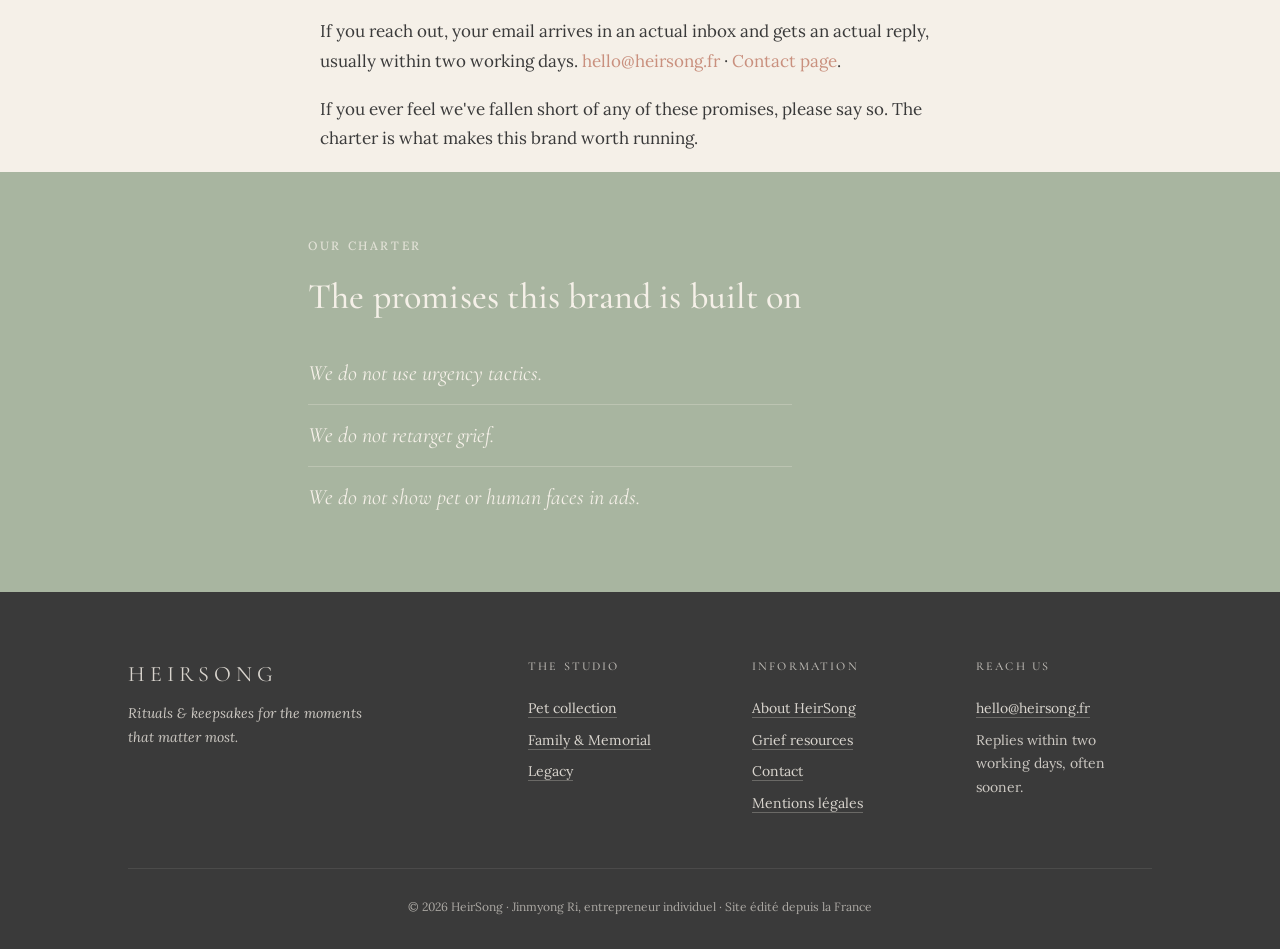
==== commit 9c7c8f79: "Fix Contact nav links until /contact page exists" ====
--- a/about.html
+++ b/about.html
@@ -30,7 +30,7 @@
         <a href="/about" class="active">About</a>
         <a href="/studio">Studio</a>
         <a href="/resources">Resources</a>
-        <a href="/contact">Contact</a>
+        <a href="/#contact">Contact</a>
       </nav>
     </div>
   </header>
@@ -116,7 +116,7 @@
 
         <p>HeirSong is run by Jinmyong (James) Ri, a France-based independent operator. The studio is small by design — one person doing careful work, not a brand pretending to be a team.</p>
 
-        <p>If you reach out, your email arrives in an actual inbox and gets an actual reply, usually within two working days. <a href="mailto:hello@heirsong.fr">hello@heirsong.fr</a> · <a href="/contact">Contact page</a>.</p>
+        <p>If you reach out, your email arrives in an actual inbox and gets an actual reply, usually within two working days. <a href="mailto:hello@heirsong.fr">hello@heirsong.fr</a> · <a href="/#contact">Contact page</a>.</p>
 
         <p>If you ever feel we've fallen short of any of these promises, please say so. The charter is what makes this brand worth running.</p>
 
@@ -156,7 +156,7 @@
           <ul>
             <li><a href="/about">About HeirSong</a></li>
             <li><a href="/resources">Grief resources</a></li>
-            <li><a href="/contact">Contact</a></li>
+            <li><a href="/#contact">Contact</a></li>
             <li><a href="/legal">Mentions légales</a></li>
           </ul>
         </div>
--- a/styles.css
+++ b/styles.css
@@ -543,6 +543,324 @@
   line-height: 1.5;
 }
 
+/* Collapsible phrase reveal (About page) */
+.phrase-reveal {
+  margin: 18px 0 28px;
+  padding: 16px 20px;
+  background: var(--cream-soft);
+  border-left: 2px solid var(--sage);
+}
+.phrase-reveal summary {
+  cursor: pointer;
+  list-style: none;
+  font-family: 'Lora', serif;
+  font-size: 14px;
+  letter-spacing: 0.06em;
+  color: var(--charcoal);
+  padding: 4px 0;
+  transition: color 200ms ease;
+}
+.phrase-reveal summary::-webkit-details-marker { display: none; }
+.phrase-reveal summary::after {
+  content: ' →';
+  color: var(--terracotta);
+  transition: transform 200ms ease;
+  display: inline-block;
+}
+.phrase-reveal[open] summary::after {
+  content: ' ↓';
+}
+.phrase-reveal summary:hover { color: var(--terracotta); }
+.phrase-reveal-body {
+  padding-top: 14px;
+}
+.phrase-reveal-body ul {
+  margin: 0 0 0 22px !important;
+}
+.phrase-reveal-body li {
+  font-size: 15px !important;
+  line-height: 1.65 !important;
+}
+
+/* ============================================
+   Hero leaves decoration
+   ============================================ */
+
+.hero-leaves {
+  position: absolute;
+  top: 0;
+  right: -100px;
+  width: 70%;
+  max-width: 900px;
+  height: auto;
+  pointer-events: none;
+  z-index: 0;
+  opacity: 0;
+  animation: leavesFadeIn 2200ms ease-out 600ms forwards;
+}
+@media (max-width: 720px) {
+  .hero-leaves {
+    width: 110%;
+    right: -40px;
+    top: 40px;
+    opacity: 0.55;
+  }
+}
+@keyframes leavesFadeIn {
+  from { opacity: 0; transform: translateX(20px) translateY(-10px); }
+  to { opacity: 0.85; transform: translateX(0) translateY(0); }
+}
+@media (max-width: 720px) {
+  @keyframes leavesFadeIn {
+    from { opacity: 0; transform: translateX(20px) translateY(-10px); }
+    to { opacity: 0.55; transform: translateX(0) translateY(0); }
+  }
+}
+
+.hero-wrapper {
+  position: relative;
+}
+.hero-wrapper .hero {
+  position: relative;
+  z-index: 1;
+}
+
+/* Section divider with subtle leaf accent — uses cropped portion of same image */
+.leaf-divider {
+  text-align: center;
+  padding: 24px 0 8px;
+  margin: 0;
+}
+.leaf-divider img {
+  width: 140px;
+  height: auto;
+  opacity: 0.45;
+}
+
+/* ============================================
+   Notify modal (Studio pages)
+   ============================================ */
+
+.notify-modal {
+  position: fixed;
+  inset: 0;
+  z-index: 1000;
+  display: flex;
+  align-items: center;
+  justify-content: center;
+  padding: 20px;
+}
+.notify-modal[hidden] { display: none; }
+.notify-modal-backdrop {
+  position: absolute;
+  inset: 0;
+  background: rgba(58, 58, 58, 0.55);
+  backdrop-filter: blur(2px);
+  -webkit-backdrop-filter: blur(2px);
+}
+.notify-modal-card {
+  position: relative;
+  background: var(--cream);
+  max-width: 480px;
+  width: 100%;
+  padding: 48px 40px 40px;
+  border: 1px solid var(--rule);
+  box-shadow: 0 20px 60px rgba(0, 0, 0, 0.15);
+  max-height: 90vh;
+  overflow-y: auto;
+}
+.notify-close {
+  position: absolute;
+  top: 12px;
+  right: 16px;
+  background: none;
+  border: none;
+  font-size: 28px;
+  color: var(--charcoal-soft);
+  cursor: pointer;
+  line-height: 1;
+  padding: 4px 8px;
+  transition: color 200ms ease;
+}
+.notify-close:hover { color: var(--terracotta); }
+.notify-modal-card h3 {
+  font-family: 'Cormorant Garamond', serif;
+  font-size: 28px;
+  font-style: italic;
+  font-weight: 400;
+  margin-bottom: 12px;
+  text-align: center;
+}
+.notify-modal-card > p {
+  font-size: 15px;
+  color: var(--charcoal-soft);
+  text-align: center;
+  margin-bottom: 28px;
+  max-width: 36ch;
+  margin-left: auto;
+  margin-right: auto;
+}
+
+/* ============================================
+   Resources hub
+   ============================================ */
+
+.resource-row {
+  padding: 24px 0;
+  border-bottom: 1px solid var(--rule);
+}
+.resource-row:last-child { border-bottom: none; }
+.resource-row .resource-name {
+  font-family: 'Cormorant Garamond', serif;
+  font-style: italic;
+  font-size: 22px;
+  font-weight: 500;
+  color: var(--charcoal);
+  margin-bottom: 8px;
+}
+.resource-row p {
+  font-size: 15px;
+  color: var(--charcoal-soft);
+  margin: 0;
+  max-width: 60ch;
+}
+
+/* Article link cards on resources hub */
+.article-list {
+  display: grid;
+  gap: 18px;
+  margin-top: 32px;
+}
+.article-link {
+  display: block;
+  padding: 28px 28px;
+  background: var(--cream-soft);
+  border-left: 2px solid var(--sage);
+  color: inherit;
+  border-bottom: none;
+  transition: border-left-color 200ms ease, transform 200ms ease;
+}
+.article-link:hover {
+  border-left-color: var(--terracotta);
+  border-bottom-color: transparent;
+  transform: translateY(-2px);
+}
+.article-link .article-link-meta {
+  font-family: 'Lora', serif;
+  font-size: 11px;
+  letter-spacing: 0.18em;
+  text-transform: uppercase;
+  color: var(--sage-deep);
+  margin-bottom: 10px;
+  font-style: italic;
+}
+.article-link h3 {
+  font-family: 'Cormorant Garamond', serif;
+  font-style: italic;
+  font-size: 24px;
+  font-weight: 500;
+  margin-bottom: 8px;
+  line-height: 1.25;
+}
+.article-link p {
+  font-size: 15px;
+  color: var(--charcoal-soft);
+  margin: 0;
+  max-width: none;
+}
+
+/* ============================================
+   Eucalyptus motif — hero glyph + section dividers
+   ============================================ */
+
+.eucalyptus {
+  display: block;
+  margin: 0 auto;
+}
+.eucalyptus path,
+.eucalyptus ellipse,
+.eucalyptus circle {
+  fill: none;
+  stroke: var(--sage-deep);
+  stroke-linecap: round;
+  stroke-linejoin: round;
+}
+
+/* Hero version — larger, visible */
+.eucalyptus.hero-glyph {
+  width: 96px;
+  height: auto;
+  margin-top: 36px;
+  opacity: 0.85;
+}
+
+/* Filled leaves on hero version */
+.eucalyptus.hero-glyph .leaf-fill {
+  fill: var(--sage);
+  fill-opacity: 0.18;
+  stroke: var(--sage-deep);
+  stroke-width: 1.2;
+}
+.eucalyptus.hero-glyph .stem {
+  stroke: var(--sage-deep);
+  stroke-width: 1.4;
+  fill: none;
+}
+
+/* Smaller divider version */
+.eucalyptus.divider-glyph {
+  width: 56px;
+  height: auto;
+  opacity: 0.55;
+}
+.eucalyptus.divider-glyph .leaf-fill {
+  fill: var(--sage);
+  fill-opacity: 0.25;
+  stroke: var(--sage-deep);
+  stroke-width: 1.1;
+}
+.eucalyptus.divider-glyph .stem {
+  stroke: var(--sage-deep);
+  stroke-width: 1.2;
+  fill: none;
+}
+
+/* Section divider wrapper */
+.section-divider {
+  text-align: center;
+  padding: 8px 0;
+  margin: 0;
+}
+
+/* Override the default section border-top — replaced by the eucalyptus divider */
+section.no-rule {
+  border-top: none;
+}
+
+/* Hero glyph draw-in animation */
+@media (prefers-reduced-motion: no-preference) {
+  .eucalyptus.hero-glyph .stem,
+  .eucalyptus.hero-glyph .leaf-fill {
+    stroke-dasharray: 400;
+    stroke-dashoffset: 400;
+    fill-opacity: 0;
+    animation: drawIn 1600ms ease-out 900ms forwards;
+  }
+  .eucalyptus.hero-glyph .leaf-fill {
+    animation: drawIn 1600ms ease-out 900ms forwards, fillFade 800ms ease-out 1800ms forwards;
+  }
+}
+
+@keyframes drawIn {
+  to {
+    stroke-dashoffset: 0;
+  }
+}
+@keyframes fillFade {
+  from { fill-opacity: 0; }
+  to { fill-opacity: 0.18; }
+}
+
 /* Page intro (used on About, Studio, Resources, Contact) */
 .page-intro {
   padding: 80px 0 48px;
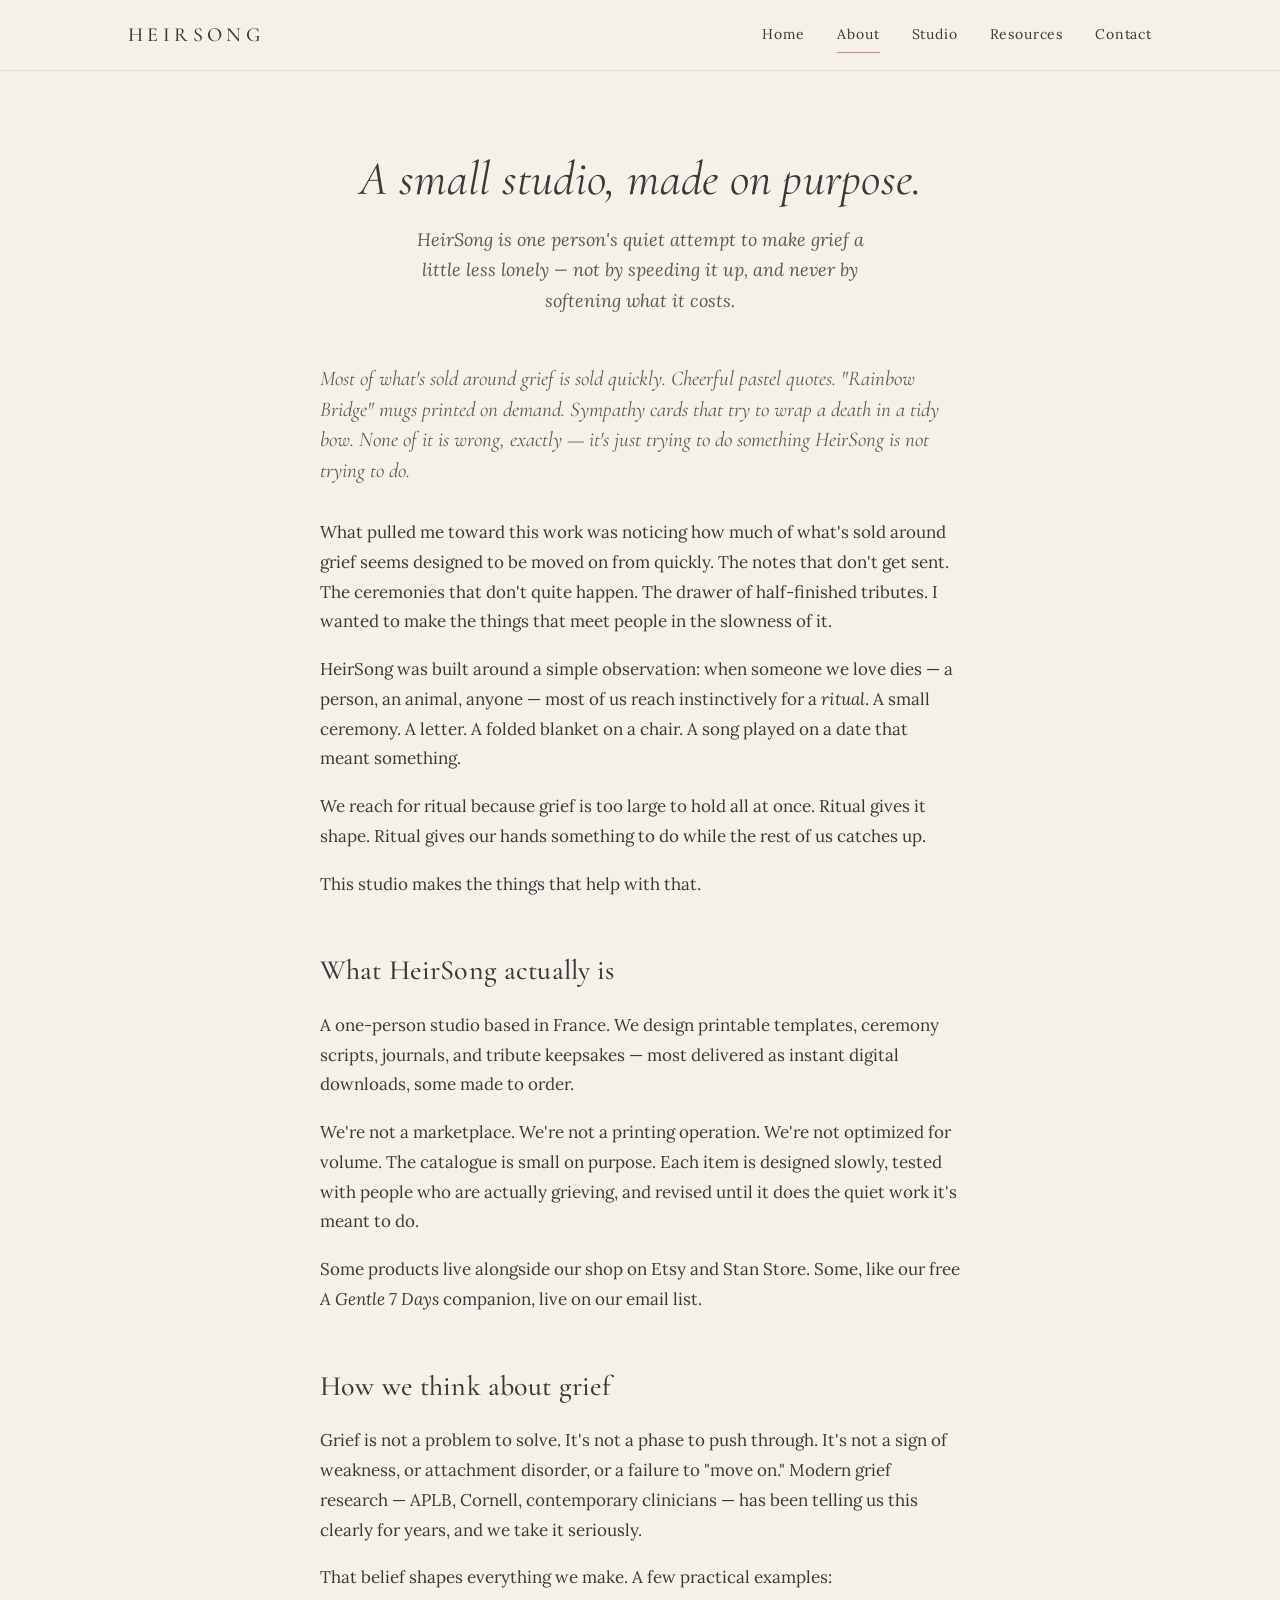
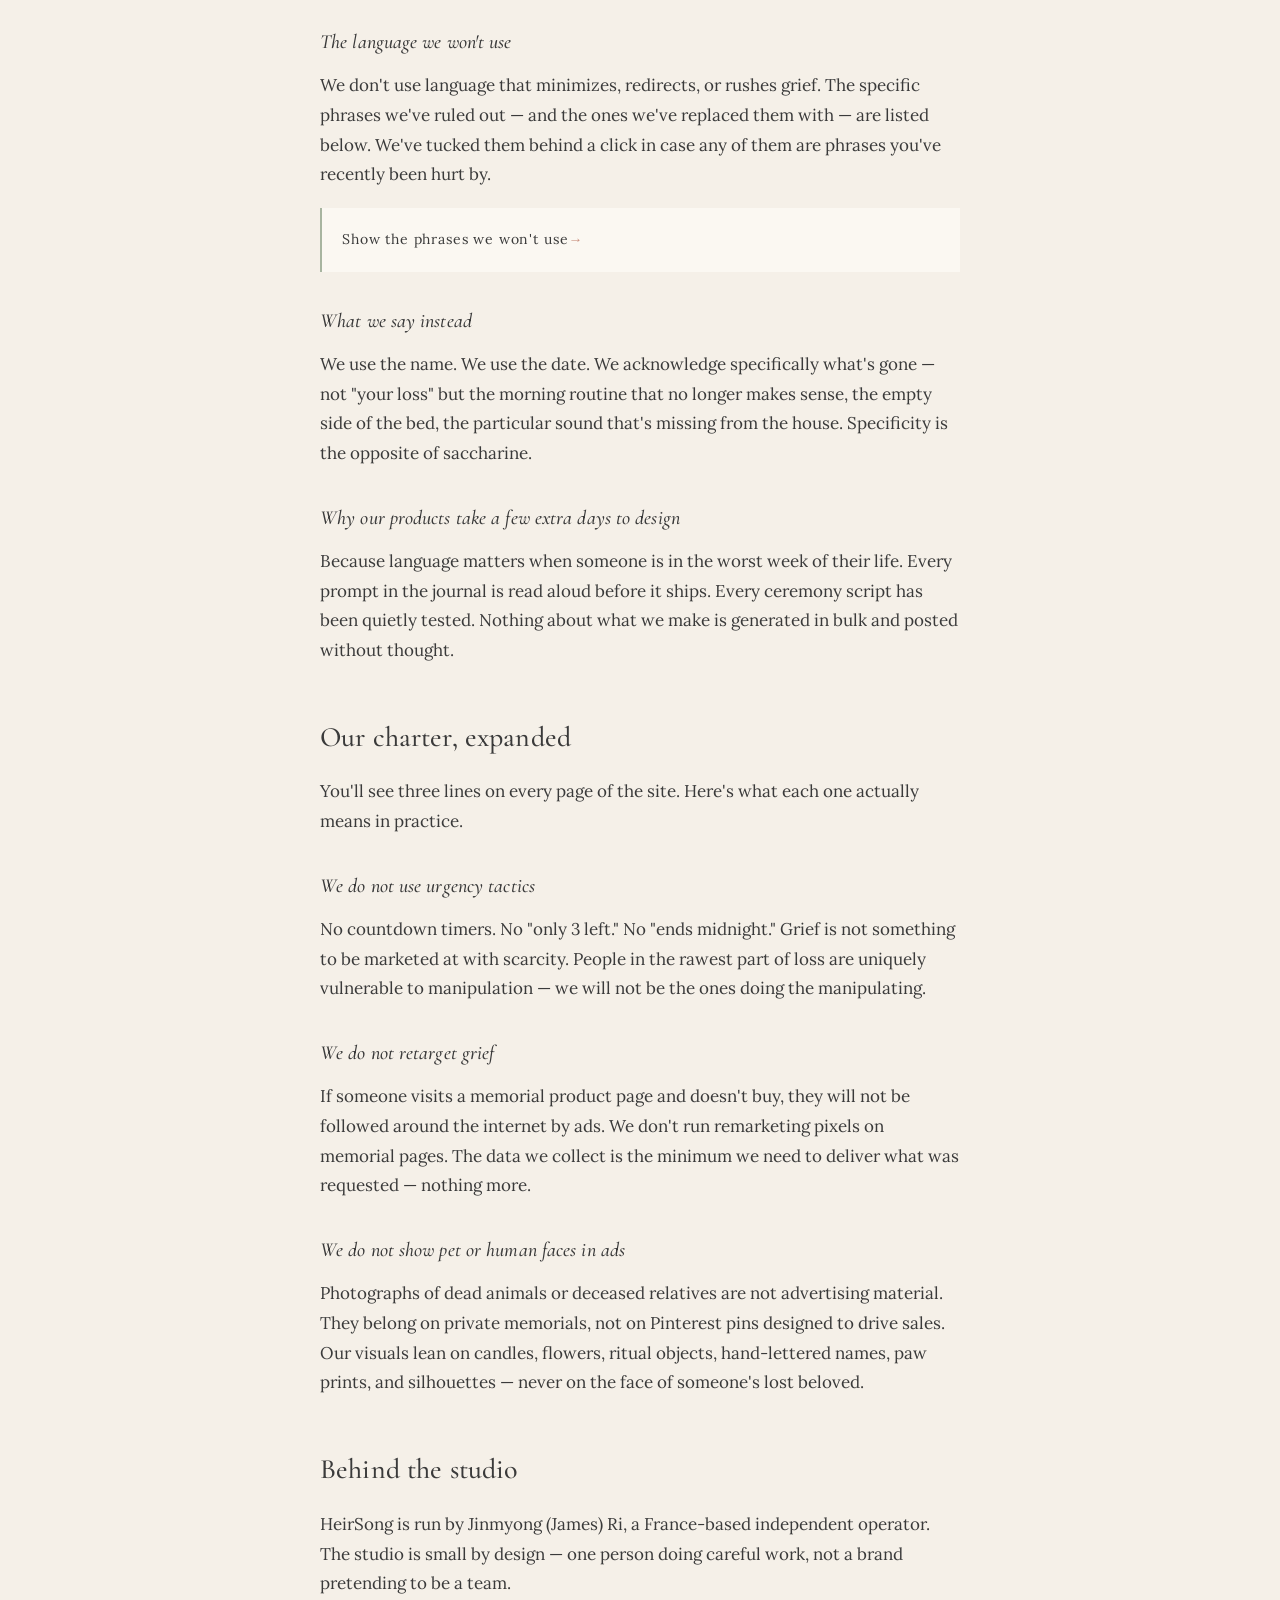
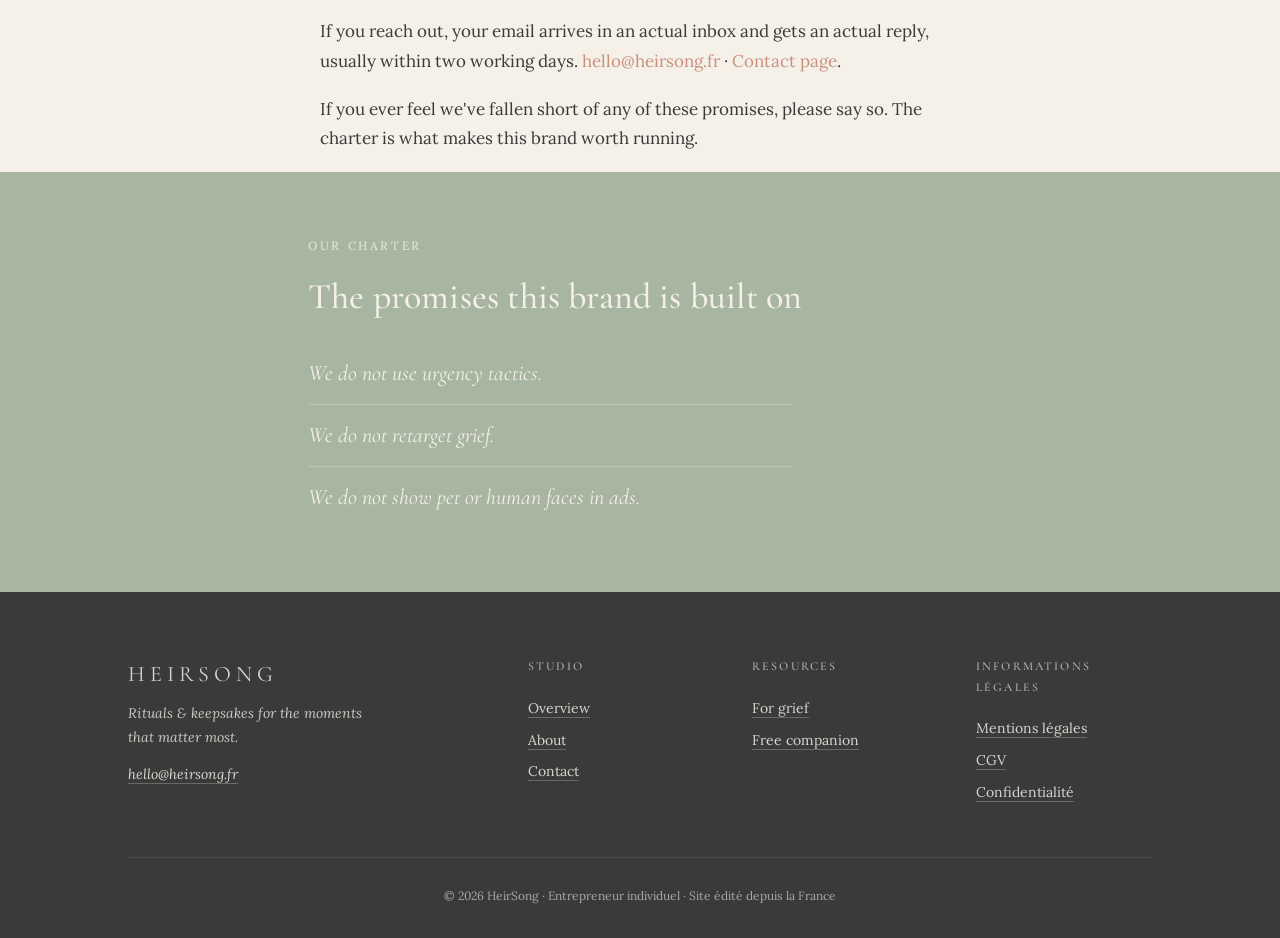
==== commit 6cffcf00: "Unify footer across about/studio/resources with /legal links" ====
--- a/about.html
+++ b/about.html
@@ -30,7 +30,7 @@
         <a href="/about" class="active">About</a>
         <a href="/studio">Studio</a>
         <a href="/resources">Resources</a>
-        <a href="/#contact">Contact</a>
+        <a href="/contact">Contact</a>
       </nav>
     </div>
   </header>
@@ -116,7 +116,7 @@
 
         <p>HeirSong is run by Jinmyong (James) Ri, a France-based independent operator. The studio is small by design — one person doing careful work, not a brand pretending to be a team.</p>
 
-        <p>If you reach out, your email arrives in an actual inbox and gets an actual reply, usually within two working days. <a href="mailto:hello@heirsong.fr">hello@heirsong.fr</a> · <a href="/#contact">Contact page</a>.</p>
+        <p>If you reach out, your email arrives in an actual inbox and gets an actual reply, usually within two working days. <a href="mailto:hello@heirsong.fr">hello@heirsong.fr</a> · <a href="/contact">Contact page</a>.</p>
 
         <p>If you ever feel we've fallen short of any of these promises, please say so. The charter is what makes this brand worth running.</p>
 
@@ -142,34 +142,34 @@
         <div class="footer-brand">
           <a href="/" class="wordmark">HeirSong</a>
           <p>Rituals &amp; keepsakes for the moments that matter most.</p>
+          <p style="margin-top: 14px;"><a href="mailto:hello@heirsong.fr">hello@heirsong.fr</a></p>
         </div>
         <div>
-          <h4>The studio</h4>
+          <h4>Studio</h4>
           <ul>
-            <li><a href="/studio/pet">Pet collection</a></li>
-            <li><a href="/studio/family">Family &amp; Memorial</a></li>
-            <li><a href="/studio/legacy">Legacy</a></li>
+            <li><a href="/studio">Overview</a></li>
+            <li><a href="/about">About</a></li>
+            <li><a href="/contact">Contact</a></li>
           </ul>
         </div>
         <div>
-          <h4>Information</h4>
+          <h4>Resources</h4>
           <ul>
-            <li><a href="/about">About HeirSong</a></li>
-            <li><a href="/resources">Grief resources</a></li>
-            <li><a href="/#contact">Contact</a></li>
-            <li><a href="/legal">Mentions légales</a></li>
+            <li><a href="/resources">For grief</a></li>
+            <li><a href="https://stan.store/heirsong" target="_blank" rel="noopener">Free companion</a></li>
           </ul>
         </div>
         <div>
-          <h4>Reach us</h4>
+          <h4>Informations légales</h4>
           <ul>
-            <li><a href="mailto:hello@heirsong.fr">hello@heirsong.fr</a></li>
-            <li>Replies within two working days, often sooner.</li>
+            <li><a href="/legal#mentions-legales">Mentions légales</a></li>
+            <li><a href="/legal#cgv">CGV</a></li>
+            <li><a href="/legal#confidentialite">Confidentialité</a></li>
           </ul>
         </div>
       </div>
       <div class="footer-bottom">
-        © 2026 HeirSong · Jinmyong Ri, entrepreneur individuel · Site édité depuis la France
+        © 2026 HeirSong · Entrepreneur individuel · Site édité depuis la France
       </div>
     </div>
   </footer>
--- a/styles.css
+++ b/styles.css
@@ -1036,3 +1036,74 @@
   from { opacity: 0; transform: translateY(8px); }
   to   { opacity: 1; transform: translateY(0); }
 }
+/* ============================================
+   Legal page — intro + sommaire + sections
+   ============================================ */
+
+.legal-intro {
+  padding: 80px 0 32px;
+  background: var(--cream-soft);
+  border-bottom: 1px solid var(--rule);
+}
+.legal-intro h1 {
+  font-size: 44px;
+  line-height: 1.15;
+  margin: 8px 0 16px;
+}
+.legal-intro .lede {
+  color: var(--charcoal-soft);
+  font-size: 16px;
+  font-style: italic;
+  margin-bottom: 32px;
+  max-width: 56ch;
+}
+.legal-toc {
+  background: var(--cream);
+  border: 1px solid var(--rule);
+  border-radius: 4px;
+  padding: 20px 24px;
+  max-width: 560px;
+}
+.legal-toc ul { list-style: none; padding: 0; margin: 0; }
+.legal-toc li { padding: 6px 0; }
+.legal-toc a {
+  color: var(--charcoal);
+  font-size: 15px;
+  letter-spacing: 0.02em;
+  border-bottom: 1px solid transparent;
+}
+.legal-toc a:hover {
+  color: var(--terracotta);
+  border-bottom-color: var(--terracotta);
+}
+
+.legal {
+  padding: 56px 0;
+  border-bottom: 1px solid var(--rule);
+  scroll-margin-top: 80px;
+}
+.legal:last-of-type { border-bottom: none; padding-bottom: 96px; }
+.legal h2 {
+  font-size: 32px;
+  margin: 4px 0 24px;
+}
+.legal h3 {
+  font-size: 18px;
+  font-weight: 500;
+  margin: 28px 0 8px;
+  color: var(--charcoal);
+}
+.legal p, .legal li {
+  font-size: 16px;
+  color: var(--charcoal-soft);
+  margin-bottom: 12px;
+}
+.legal ul { margin: 8px 0 16px 20px; }
+.legal li { padding: 4px 0; }
+
+@media (max-width: 720px) {
+  .legal-intro { padding: 56px 0 24px; }
+  .legal-intro h1 { font-size: 34px; }
+  .legal { padding: 40px 0; }
+  .legal h2 { font-size: 26px; }
+}
